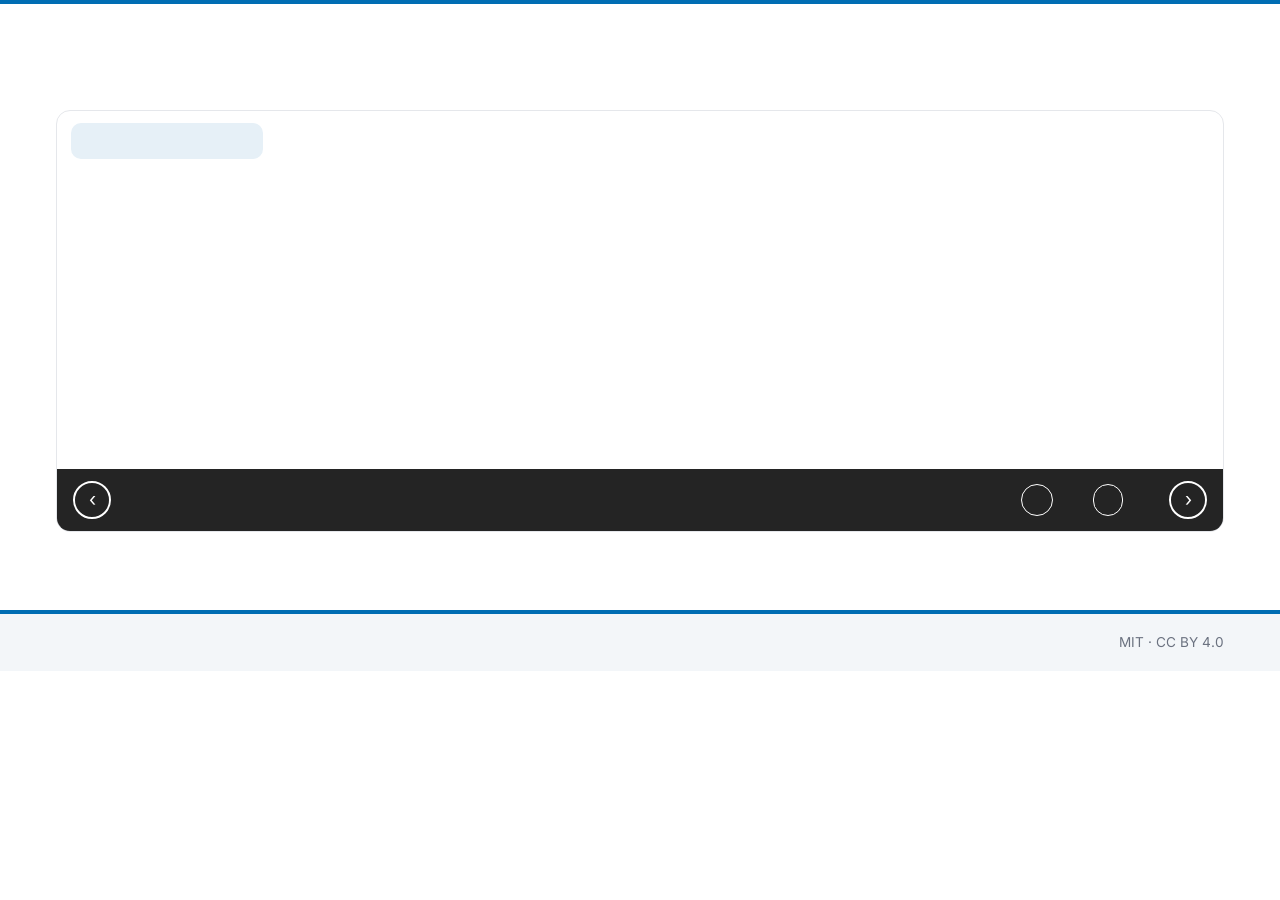
==== index.html @ 648b7eb7 "v0.0 beta-test" ====
<!doctype html>
<html lang="es">
  <head>
    <meta charset="utf-8" />
    <meta name="viewport" content="width=device-width, initial-scale=1, viewport-fit=cover" />
    <title>Cifras y Papeletas</title>
    <meta name="claude:viewport-fit-sides" content="cover" />
    <meta
      name="description"
      content="¿Siguen los votos en España la Ley de Benford? Elecciones generales desde 1977, casos célebres y análisis de tus propios datos."
    />
    <meta name="author" content="Sinuhé Perea-Puente, Yanxue Wang, André Vellwock, David Martínez-Rubio" />
    <script>
      try {
        var t = localStorage.getItem("cyp-theme");
        if (t) document.documentElement.dataset.theme = t;
      } catch (e) {}
    </script>
    <link rel="preconnect" href="https://fonts.googleapis.com" />
    <link rel="preconnect" href="https://fonts.gstatic.com" crossorigin />
    <link
      rel="stylesheet"
      href="https://fonts.googleapis.com/css2?family=Inter:wght@400;500;600;650;700;750;800&family=IBM+Plex+Mono:wght@400;600;700&display=swap"
    />
    <link rel="stylesheet" href="assets/style.css" />
    <link rel="stylesheet" href="assets/archive.css" />
  </head>
  <body>
    <header id="bar"></header>

    <main class="wrap">
      <!-- INICIO -->
      <section class="route" id="inicio" data-route="inicio">
        <div id="home-next"></div>
        <div class="head">
          <h1 data-i18n="home.h1"></h1>
          <p class="lead" data-i18n="home.lead"></p>
        </div>
        <p class="examples-intro" data-i18n="home.examples"></p>
        <div id="home-panel"></div>
      </section>

      <!-- PRUÉBALO -->
      <section class="route" id="pruebalo" data-route="pruebalo" hidden>
        <div class="head">
          <h1 data-i18n="try.h1"></h1>
          <p class="lead" data-i18n="try.lead"></p>
        </div>
        <div class="search">
          <label class="field" id="dropfield" for="file-input"
            ><span class="fic" id="field-ic"></span><span id="field-text" data-i18n="try.drop"></span
          ></label>
          <input id="file-input" class="sr-only" type="file" accept=".xlsx,.xls,.ods,.csv,.tsv,.txt,.pdf,.docx,.json,image/*" />
          <button class="btn go" id="btn-pick" type="button"></button>
          <span id="up-q"></span>
        </div>
        <p class="status" id="status" role="status" hidden></p>
        <details id="opts-box">
          <summary><span class="plus"></span>⚙</summary>
          <div class="opts">
            <label class="opt"
              ><span class="oq" data-q="q.opt.locale"></span><span class="ol" data-i18n="opt.locale"></span
              ><select id="opt-locale">
                <option value="auto">auto</option>
                <option value="es">1.234,5</option>
                <option value="en">1,234.5</option>
              </select></label
            >
            <label class="opt"
              ><span class="oq" data-q="q.opt.sign"></span><span class="ol" data-i18n="opt.sign"></span
              ><select id="opt-sign">
                <option value="positive">x &gt; 0</option>
                <option value="both">|x|</option>
                <option value="negative">x &lt; 0</option>
              </select></label
            >
            <label class="opt"
              ><span class="oq" data-q="q.opt.min"></span><span class="ol" data-i18n="opt.min"></span
              ><input id="opt-min" type="number" min="0" step="any" value="0"
            /></label>
            <label class="opt"
              ><span class="oq" data-q="q.opt.how"></span><span class="ol" data-i18n="opt.how"></span
              ><input id="opt-how" type="number" min="1" max="10" step="1" value="2"
            /></label>
            <label class="opt"
              ><span class="oq" data-q="q.opt.years"></span><span class="ol" data-i18n="opt.years"></span
              ><span class="swbox"><input id="opt-years" class="switch" type="checkbox" role="switch" checked /></span
            ></label>
            <label class="opt"
              ><span class="oq" data-q="q.opt.pct"></span><span class="ol" data-i18n="opt.pct"></span
              ><span class="swbox"><input id="opt-pct" class="switch" type="checkbox" role="switch" checked /></span
            ></label>
          </div>
          <div class="frow" id="cols" hidden style="margin-top: 12px"></div>
        </details>
        <div id="try-panel"></div>
      </section>

      <!-- HEMEROTECA -->
      <section class="route" id="hemeroteca" data-route="hemeroteca" hidden>
        <div class="head">
          <h1 data-i18n="hem.h1"></h1>
          <p class="lead" data-i18n="hem.lead"></p>
        </div>
        <div id="hem-picker" class="hem-picker"></div>
        <p id="hem-scope" class="hem-scope"></p>
        <div id="hem-rows"></div>
        <div id="archive-root" hidden></div>
      </section>

      <!-- MÁS INFO -->
      <section class="route" id="info" data-route="info" hidden>
        <h1 data-i18n="info.h1"></h1>
        <div class="article">
          <nav class="toc" aria-label="índice">
            <div data-es="es">
              <a href="#m-intro-es">Introducción</a><a href="#m-origen-es">Origen</a><a href="#m-por-es">Por qué ocurre</a
              ><a href="#m-dist-es">Distribuciones</a><a href="#m-medir-es">Cómo se mide</a><a href="#m-img-es">Otros usos</a
              ><a href="#m-bib-es">Bibliografía</a>
            </div>
            <div data-es="en" hidden>
              <a href="#m-intro-en">Introduction</a><a href="#m-origen-en">Origin</a><a href="#m-por-en">Why it happens</a
              ><a href="#m-dist-en">Distributions</a><a href="#m-medir-en">How it is measured</a><a href="#m-img-en">Other uses</a
              ><a href="#m-bib-en">Bibliography</a>
            </div>
          </nav>
          <div class="prose" id="article">
            <div data-es="es">
              <div id="m-intro-es" class="anchor"></div>
              <p>
                Imagina una lista de números reales: poblaciones, facturas, longitudes de ríos o votos por provincia. Mira solo su primer
                dígito. Cabría esperar que cada dígito, del 1 al 9, apareciera en una novena parte de los casos.
              </p>
              <p>
                Pero no es así: mientras que el 1 aparece cerca del 30 % de las veces, el 9 lo hace en menos del 5 %. Esta regularidad se
                denomina <b>Ley de Newcomb–Benford</b>.
              </p>
              <p>
                Sin embargo, no es una regla obligatoria, sino una tendencia: se cumple en muchos casos, pero no en todos. Auditores,
                estadísticos y periodistas la usan como un primer filtro para encontrar cifras que conviene revisar
                <i class="cite">(Nigrini, 2012)</i>, también en elecciones, aunque con cautela
                <i class="cite">(Pericchi y Torres, 2011; Deckert, Myagkov y Ordeshook, 2011; Mebane, 2011)</i>.
              </p>

              <h2 id="m-origen-es">Origen</h2>
              <p>
                En 1881 el astrónomo canadiense-estadounidense Simon Newcomb notó que las primeras páginas de las tablas de logaritmos,
                libros que antes de las calculadoras servían para convertir productos en sumas, estaban más gastadas que las últimas.
                Propuso que la probabilidad de que un número empiece por \(d\) es \(\log_{10}(1+1/d)\) <i class="cite">(Newcomb, 1881)</i>.
                En 1938 el físico Frank Benford lo comprobó con más de 20 000 números de fuentes muy distintas. Theodore Hill dio la primera
                explicación estadística general <i class="cite">(Hill, 1995)</i> y Mark Nigrini la llevó a la auditoría
                <i class="cite">(Nigrini, 2012)</i>. Hoy se aplica también a datos epidemiológicos, científicos y electorales
                <i class="cite">(Berger y Hill, 2015)</i>.
              </p>

              <h2 id="m-por-es">Por qué ocurre</h2>
              <p>
                Piensa en una cantidad que crece un tanto por ciento fijo cada año, como una población. Para pasar de 100 a 200 tiene que
                duplicarse; para pasar de 900 a 1000 le basta con crecer un 11 %. Por eso pasa mucho más tiempo empezando por 1 que por 9.
                Lo mismo ocurre con cualquier número que resulte de multiplicar muchos factores.
              </p>
              <p>
                Fíjate además en la escala. Si existiera una ley universal sobre los primeros dígitos, debería funcionar igual en euros que
                en dólares, en metros que en pies. El único reparto de primeras cifras que no cambia al cambiar de unidad es el de Benford.
              </p>
              <p class="adv">
                Para lectores avanzados: si la mantisa \(\{\log_{10} x\}\), es decir, la parte decimal del logaritmo, se distribuye de forma
                uniforme en \([0,1)\), los dígitos siguen exactamente la Ley de Benford. Hill demostró que la invariancia de escala, y
                también la de base, implica esa distribución, y que la mezcla de muestras de distribuciones elegidas al azar tiende a
                Benford <i class="cite">(Hill, 1995)</i>.
              </p>

              <h2 id="m-dist-es">Distribuciones</h2>
              <p>La probabilidad de que el primer dígito sea \(d\) es</p>
              <div class="eq">\[P(D_1=d)=\log_{10}\!\left(1+\frac{1}{d}\right),\qquad d=1,\dots,9.\]</div>
              <div class="table-wrap">
                <table>
                  <tr>
                    <th>\(d\)</th>
                    <td>1</td>
                    <td>2</td>
                    <td>3</td>
                    <td>4</td>
                    <td>5</td>
                    <td>6</td>
                    <td>7</td>
                    <td>8</td>
                    <td>9</td>
                  </tr>
                  <tr>
                    <th>\(P\)</th>
                    <td>30,1 %</td>
                    <td>17,6 %</td>
                    <td>12,5 %</td>
                    <td>9,7 %</td>
                    <td>7,9 %</td>
                    <td>6,7 %</td>
                    <td>5,8 %</td>
                    <td>5,1 %</td>
                    <td>4,6 %</td>
                  </tr>
                </table>
              </div>
              <p>
                El segundo dígito puede ser 0, y su reparto es mucho más plano: va del 12 % para el 0 al 8,5 % para el 9. El tercero y el
                cuarto son ya casi uniformes. En general, para la posición \(n\),
              </p>
              <div class="eq">\[P(D_n=d)=\sum_{k=10^{n-2}}^{10^{n-1}-1}\log_{10}\!\left(1+\frac{1}{10k+d}\right),\qquad n\ge 2.\]</div>
              <figure>
                <div class="chart digits-chart"></div>
                <figcaption>Probabilidad de cada dígito en la primera, segunda, tercera y cuarta posición.</figcaption>
              </figure>
              <p>
                Siendo un poco más imaginativos, podemos tomar los dos primeros dígitos juntos, de 10 a 99: siguen
                \(P(D_1D_2=m)=\log_{10}(1+1/m)\). Esta prueba es más fina y detecta importes repetidos. El último dígito de un recuento
                grande, en cambio, no sigue Benford: debería ser uniforme, un 10 % para cada dígito. Quien inventa cifras suele repetir unos
                dígitos y evitar otros, y eso se nota <i class="cite">(Beber y Scacco, 2012)</i>.
              </p>
              <p>
                Estas distribuciones se cumplen bien cuando las cifras abarcan varios órdenes de magnitud (por ejemplo, de 10 a 100 000), no
                tienen un tope ni un mínimo impuesto y no son números asignados, como teléfonos o códigos postales. No se cumplen con
                alturas de personas, con precios redondeados a propósito ni con cifras que tienen un máximo: los votos de una mesa
                electoral, por ejemplo, no pueden superar el número de electores de esa mesa. Por eso una desviación en votos por mesa puede
                ser completamente normal.
              </p>

              <h2 id="m-medir-es">Cómo se mide la desviación</h2>
              <p>
                El parámetro estándar para cuantificar la desviación es la <u>MAD (desviación absoluta media)</u>: la distancia media entre
                el porcentaje observado y el que predice Benford, dígito a dígito,
              </p>
              <div class="eq">\[\mathrm{MAD}=\frac{1}{K}\sum_{d}\left|\hat p_d-p_d\right|.\]</div>
              <p>
                Nigrini propuso estos umbrales, que también usa el paquete R <i>benford.analysis</i>
                <i class="cite">(Nigrini, 2012; Cinelli, 2014)</i>:
              </p>
              <div class="table-wrap">
                <table>
                  <tr>
                    <th></th>
                    <th>✓✓ muy cerca</th>
                    <th>✓ cerca</th>
                    <th><i class="warn"></i> dudoso</th>
                    <th>✗ no se ajusta</th>
                  </tr>
                  <tr>
                    <td>Primer dígito</td>
                    <td>≤ 0,006</td>
                    <td>≤ 0,012</td>
                    <td>≤ 0,015</td>
                    <td>&gt; 0,015</td>
                  </tr>
                  <tr>
                    <td>Segundo dígito</td>
                    <td>≤ 0,008</td>
                    <td>≤ 0,010</td>
                    <td>≤ 0,011</td>
                    <td>&gt; 0,011</td>
                  </tr>
                  <tr>
                    <td>Dos primeros</td>
                    <td>≤ 0,0012</td>
                    <td>≤ 0,0018</td>
                    <td>≤ 0,0022</td>
                    <td>&gt; 0,0022</td>
                  </tr>
                </table>
              </div>
              <p class="adv">
                Los umbrales suponen muestras grandes. Con pocas cifras la MAD crece por puro azar. Si se cumpliera Benford, su valor
                esperado sería \(\mathrm{E}[\mathrm{MAD}]\approx\frac1K\sum_d\sqrt{2p_d(1-p_d)/(\pi n)}\).
              </p>
              <p>
                La prueba clásica es la de <b>ji cuadrado</b>, \(\chi^2=\sum_d (O_d-np_d)^2/(np_d)\), que compara los recuentos observados
                \(O_d\) con los esperados \(np_d\). De ella sale el <b><u>p-valor</u></b
                >: la probabilidad de ver al menos una desviación así si los datos siguieran Benford. Como los p-valores son difíciles de
                interpretar, este sitio muestra por defecto el <b><u>s-valor</u></b
                >, \(S=-\log_2 p\) <i class="cite">(Greenland, 2019)</i>: un resultado con \(S=10\) es tan sorprendente como sacar 10 caras
                seguidas al lanzar una moneda. Hasta 4 o 5 caras no es nada raro; varias decenas indican una desviación clara. El botón
                <b>p / s</b> de la parte superior cambia entre ambos.
              </p>
              <p class="adv">
                Con muchos datos, cualquier diferencia mínima da un s-valor enorme: mira simultáneamente el s-valor (¿es real?) y la MAD
                (¿es grande?).
              </p>
              <p>
                La <b><u>distancia d*</u></b
                >, \(d^{*}=\sqrt{\sum_d(\hat p_d-p_d)^2}\,/\,1{,}03631\) para el primer dígito, es la distancia euclídea a Benford
                normalizada entre 0 y 1 <i class="cite">(Wei y Vellwock, 2020)</i>; por encima de 0,25 conviene cautela
                <i class="cite">(Goodman, 2016)</i>. Cada dígito muestra además un <b><u>intervalo de confianza</u></b> de 1σ, 2σ o 3σ (el
                68,3 %, 95,4 % o 99,7 % de las muestras si se cumpliera Benford); las barras rojas, «anómalas», quedan fuera. Las
                <b><u>cifras sospechosas</u></b> listan los grupos de dos primeros dígitos que más se apartan, como <i>getSuspects</i>
                <i class="cite">(Cinelli, 2014)</i>, y las <b><u>cifras repetidas</u></b> muestran si un mismo importe explica un pico.
              </p>
              <p class="adv">
                El estadístico por dígito es \(z_d=\left(|\hat p_d-p_d|-\tfrac{1}{2n}\right)\big/\sqrt{p_d(1-p_d)/n}\), con corrección de
                continuidad <i class="cite">(Nigrini, 2012)</i>; el intervalo es \(p_d\pm\left(k\sqrt{p_d(1-p_d)/n}+\tfrac{1}{2n}\right)\)
                con \(k=1,2,3\). Los dígitos se toman con la precisión del propio conjunto: si casi todas las cifras tienen céntimos, 50,00
                cuenta como 5000. Un dígito en la posición \(n\) solo se usa si la cifra tiene al menos \(n\) dígitos. Los ceros se
                excluyen.
              </p>

              <h2 id="m-img-es">Otros usos</h2>
              <p>
                Hasta ahora habíamos hablado únicamente de tablas y cifras numéricas, pero ¿no es acaso una <u>imagen</u> una gran tabla de
                valores? Una fotografía digital se guarda como una suma de patrones de frecuencia en bloques de 8×8 píxeles (la transformada
                discreta del coseno, base del formato JPEG). Los primeros dígitos de esos coeficientes siguen una forma generalizada de la
                Ley de Benford <i class="cite">(Fu, Shi y Su, 2007)</i>:
              </p>
              <div class="eq">\[p(d)=N\log_{10}\!\left(1+\frac{1}{s+d^{\,q}}\right).\]</div>
              <p>
                Una foto recomprimida, retocada o generada por ordenador puede alterar ese patrón. El mapa de la imagen colorea cada zona
                según lo que se aparta. Un cielo liso o un texto también se apartan, así que es una pista, no una prueba.
              </p>

              <h2 id="m-bib-es">Bibliografía</h2>
            </div>

            <div data-es="en" hidden>
              <div id="m-intro-en" class="anchor"></div>
              <p>
                Imagine a list of real numbers: populations, invoices, river lengths or votes per province. Look only at their first digit.
                One would expect each digit, from 1 to 9, to appear in one ninth of the cases.
              </p>
              <p>
                But it does not: while 1 appears in about 30% of cases, 9 appears in less than 5%. This regularity is called the
                <b>Newcomb–Benford Law</b>.
              </p>
              <p>
                However, it is not a strict rule but a tendency: it holds in many cases, but not in all. Auditors, statisticians and
                journalists use it as a first filter to find figures worth checking <i class="cite">(Nigrini, 2012)</i>, also in elections,
                although with caution <i class="cite">(Pericchi and Torres, 2011; Deckert, Myagkov and Ordeshook, 2011; Mebane, 2011)</i>.
              </p>

              <h2 id="m-origen-en">Origin</h2>
              <p>
                In 1881 the Canadian-American astronomer Simon Newcomb noticed that the first pages of logarithm tables, books used before
                calculators to turn products into sums, were more worn than the last ones. He proposed that the probability of a number
                starting with \(d\) is \(\log_{10}(1+1/d)\) <i class="cite">(Newcomb, 1881)</i>. In 1938 the physicist Frank Benford tested
                it on more than 20,000 numbers from very different sources. Theodore Hill gave the first general statistical explanation
                <i class="cite">(Hill, 1995)</i> and Mark Nigrini brought it to auditing <i class="cite">(Nigrini, 2012)</i>. Today it is
                also applied to epidemiological, scientific and electoral data <i class="cite">(Berger and Hill, 2015)</i>.
              </p>

              <h2 id="m-por-en">Why it happens</h2>
              <p>
                Think of a quantity that grows by a fixed percentage each year, like a population. To go from 100 to 200 it must double; to
                go from 900 to 1000 it only needs to grow by 11%. So it spends much longer starting with 1 than with 9. The same happens
                with any number that results from multiplying many factors.
              </p>
              <p>
                Notice also the scale. If there were a universal law about first digits, it should work equally in euros and dollars, in
                metres and feet. The only spread of first digits that does not change when the unit changes is Benford's.
              </p>
              <p class="adv">
                For advanced readers: if the mantissa \(\{\log_{10} x\}\), the fractional part of the logarithm, is uniformly distributed on
                \([0,1)\), the digits follow Benford's Law exactly. Hill proved that scale invariance, and also base invariance, implies
                this distribution, and that mixing samples from randomly chosen distributions tends to Benford
                <i class="cite">(Hill, 1995)</i>.
              </p>

              <h2 id="m-dist-en">Distributions</h2>
              <p>The probability that the first digit is \(d\) is</p>
              <div class="eq">\[P(D_1=d)=\log_{10}\!\left(1+\frac{1}{d}\right),\qquad d=1,\dots,9.\]</div>
              <div class="table-wrap">
                <table>
                  <tr>
                    <th>\(d\)</th>
                    <td>1</td>
                    <td>2</td>
                    <td>3</td>
                    <td>4</td>
                    <td>5</td>
                    <td>6</td>
                    <td>7</td>
                    <td>8</td>
                    <td>9</td>
                  </tr>
                  <tr>
                    <th>\(P\)</th>
                    <td>30.1%</td>
                    <td>17.6%</td>
                    <td>12.5%</td>
                    <td>9.7%</td>
                    <td>7.9%</td>
                    <td>6.7%</td>
                    <td>5.8%</td>
                    <td>5.1%</td>
                    <td>4.6%</td>
                  </tr>
                </table>
              </div>
              <p>
                The second digit can be 0, and its distribution is much flatter: from 12% for 0 to 8.5% for 9. The third and fourth digits
                are already almost uniform. In general, for position \(n\),
              </p>
              <div class="eq">\[P(D_n=d)=\sum_{k=10^{n-2}}^{10^{n-1}-1}\log_{10}\!\left(1+\frac{1}{10k+d}\right),\qquad n\ge 2.\]</div>
              <figure>
                <div class="chart digits-chart"></div>
                <figcaption>Probability of each digit in the first, second, third and fourth position.</figcaption>
              </figure>
              <p>
                Being a little more imaginative, we can take the first two digits together, from 10 to 99: they follow
                \(P(D_1D_2=m)=\log_{10}(1+1/m)\). This finer test detects repeated amounts. The last digit of a large count, by contrast,
                does not follow Benford: it should be uniform, 10% for each digit. People who invent figures tend to repeat some digits and
                avoid others, and that shows <i class="cite">(Beber and Scacco, 2012)</i>.
              </p>
              <p>
                These distributions hold well when the figures span several orders of magnitude (for example, from 10 to 100,000), have no
                imposed cap or floor, and are not assigned numbers such as phone numbers or postcodes. They do not hold for people's
                heights, deliberately rounded prices or capped figures: votes at a polling station, for example, cannot exceed the number of
                voters registered there. So a deviation in votes per station can be perfectly normal.
              </p>

              <h2 id="m-medir-en">How the deviation is measured</h2>
              <p>
                The standard parameter to quantify the deviation is the <u>MAD (mean absolute deviation)</u>: the average distance between
                the observed share and Benford's, digit by digit,
              </p>
              <div class="eq">\[\mathrm{MAD}=\frac{1}{K}\sum_{d}\left|\hat p_d-p_d\right|.\]</div>
              <p>
                Nigrini proposed these thresholds, also used by the R package <i>benford.analysis</i>
                <i class="cite">(Nigrini, 2012; Cinelli, 2014)</i>:
              </p>
              <div class="table-wrap">
                <table>
                  <tr>
                    <th></th>
                    <th>✓✓ very close</th>
                    <th>✓ close</th>
                    <th><i class="warn"></i> doubtful</th>
                    <th>✗ does not fit</th>
                  </tr>
                  <tr>
                    <td>First digit</td>
                    <td>≤ 0.006</td>
                    <td>≤ 0.012</td>
                    <td>≤ 0.015</td>
                    <td>&gt; 0.015</td>
                  </tr>
                  <tr>
                    <td>Second digit</td>
                    <td>≤ 0.008</td>
                    <td>≤ 0.010</td>
                    <td>≤ 0.011</td>
                    <td>&gt; 0.011</td>
                  </tr>
                  <tr>
                    <td>First two</td>
                    <td>≤ 0.0012</td>
                    <td>≤ 0.0018</td>
                    <td>≤ 0.0022</td>
                    <td>&gt; 0.0022</td>
                  </tr>
                </table>
              </div>
              <p class="adv">
                The thresholds assume large samples. With few figures the MAD grows by chance alone. If Benford held, its expected value
                would be \(\mathrm{E}[\mathrm{MAD}]\approx\frac1K\sum_d\sqrt{2p_d(1-p_d)/(\pi n)}\).
              </p>
              <p>
                The classical test is the <b>chi-squared</b> test, \(\chi^2=\sum_d (O_d-np_d)^2/(np_d)\), which compares observed counts
                \(O_d\) with expected ones \(np_d\). It yields the <b><u>p-value</u></b
                >: the probability of seeing at least a deviation this large if the data followed Benford. As p-values are hard to read,
                this site shows the <b><u>s-value</u></b> by default, \(S=-\log_2 p\) <i class="cite">(Greenland, 2019)</i>: a result with
                \(S=10\) is as surprising as tossing 10 heads in a row with a coin. Up to 4 or 5 heads is nothing odd; several tens indicate
                a clear deviation. The <b>p / s</b> button at the top switches between the two.
              </p>
              <p class="adv">
                With many data, any tiny difference gives a huge s-value: look at the s-value (is it real?) and the MAD (is it large?)
                together.
              </p>
              <p>
                The <b><u>distance d*</u></b
                >, \(d^{*}=\sqrt{\sum_d(\hat p_d-p_d)^2}\,/\,1.03631\) for the first digit, is the Euclidean distance to Benford scaled
                between 0 and 1 <i class="cite">(Wei and Vellwock, 2020)</i>; values above 0.25 deserve caution
                <i class="cite">(Goodman, 2016)</i>. Each digit also shows a <b><u>confidence interval</u></b> of 1σ, 2σ or 3σ (68.3%, 95.4%
                or 99.7% of samples if Benford held); red, "anomalous" bars fall outside. <b><u>Suspect figures</u></b> list the
                first-two-digit groups that deviate most, as <i>getSuspects</i> does <i class="cite">(Cinelli, 2014)</i>, and
                <b><u>repeated figures</u></b> show whether a single amount explains a spike.
              </p>
              <p class="adv">
                The per-digit statistic is \(z_d=\left(|\hat p_d-p_d|-\tfrac{1}{2n}\right)\big/\sqrt{p_d(1-p_d)/n}\), with continuity
                correction <i class="cite">(Nigrini, 2012)</i>; the interval is \(p_d\pm\left(k\sqrt{p_d(1-p_d)/n}+\tfrac{1}{2n}\right)\)
                with \(k=1,2,3\). Digits are taken at the dataset's own precision: if almost all figures carry cents, 50.00 counts as 5000.
                A digit at position \(n\) is only used when the figure has at least \(n\) digits. Zeros are excluded.
              </p>

              <h2 id="m-img-en">Other uses</h2>
              <p>
                So far we have only talked about tables and numerical figures, but is an <u>image</u> not just a large table of values? A
                digital photo is stored as a sum of frequency patterns in 8×8 pixel blocks (the discrete cosine transform behind JPEG). The
                first digits of those coefficients follow a generalised form of Benford's Law <i class="cite">(Fu, Shi and Su, 2007)</i>:
              </p>
              <div class="eq">\[p(d)=N\log_{10}\!\left(1+\frac{1}{s+d^{\,q}}\right).\]</div>
              <p>
                A recompressed, edited or computer-generated photo can change that pattern. The image map colours each area by how far it
                departs. Flat sky or text also departs, so it is a clue, not proof.
              </p>

              <h2 id="m-bib-en">Bibliography</h2>
            </div>
            <ul class="refs" id="refs"></ul>
          </div>
        </div>
      </section>
    </main>

    <footer class="site">
      <div class="wrap"><span id="authors"></span><span>MIT · CC BY 4.0</span></div>
    </footer>

    <script src="assets/core.js"></script>
    <script src="data/ejemplos.js"></script>
    <script src="data/elecciones/registro.js"></script>
    <script src="data/elecciones/2023-07-23.js"></script>
    <script src="data/archivo/manifest.js"></script>
    <script src="assets/archive.js"></script>
    <script src="assets/archive-bridge.js"></script>
    <script>
      (() => {
        const $ = (id) => document.getElementById(id);
        const T = CYP.t;
        const AUTHORS = [
          ["Sinuhé Perea-Puente", "0000-0002-5869-5701"],
          ["Yanxue Wang", "0009-0006-5523-5351"],
          ["André Vellwock", "0000-0001-8296-2032"],
          ["David Martínez-Rubio", "0000-0002-4345-5422"],
        ];
        const REFS = [
          {
            k: "book",
            a: "Berger, A. y Hill, T. P.",
            y: 2015,
            ti: "An Introduction to Benford's Law",
            src: "Princeton University Press.",
            doi: "10.23943/princeton/9780691163062.001.0001",
          },
          {
            k: "book",
            a: "Nigrini, M. J.",
            y: 2012,
            ti: "Benford's Law: Applications for Forensic Accounting, Auditing, and Fraud Detection",
            src: "Wiley.",
            doi: "10.1002/9781119203094",
          },
          {
            k: "art",
            a: "Beber, B. y Scacco, A.",
            y: 2012,
            ti: "What the numbers say: A digit-based test for election fraud",
            src: "Political Analysis, 20(2), 211–234.",
            doi: "10.1093/pan/mps003",
          },
          {
            k: "art",
            a: "Benford, F.",
            y: 1938,
            ti: "The law of anomalous numbers",
            src: "Proceedings of the American Philosophical Society, 78(4), 551–572.",
            url: "https://www.jstor.org/stable/984802",
            label: "JSTOR 984802",
          },
          {
            k: "web",
            a: "Cinelli, C.",
            y: 2014,
            ti: "benford.analysis: Benford Analysis for Data Validation and Forensic Analytics",
            src: "Paquete R, CRAN.",
            doi: "10.32614/CRAN.package.benford.analysis",
          },
          {
            k: "art",
            a: "Deckert, J., Myagkov, M. y Ordeshook, P. C.",
            y: 2011,
            ti: "Benford's Law and the detection of election fraud",
            src: "Political Analysis, 19(3), 245–268.",
            doi: "10.1093/pan/mpr014",
          },
          {
            k: "art",
            a: "Fu, D., Shi, Y. Q. y Su, W.",
            y: 2007,
            ti: "A generalized Benford's law for JPEG coefficients and its applications in image forensics",
            src: "Proc. SPIE 6505.",
            doi: "10.1117/12.704723",
          },
          {
            k: "art",
            a: "Goodman, W.",
            y: 2016,
            ti: "The promises and pitfalls of Benford's law",
            src: "Significance, 13(3), 38–41.",
            doi: "10.1111/j.1740-9713.2016.00919.x",
          },
          {
            k: "art",
            a: "Greenland, S.",
            y: 2019,
            ti: "Valid P-values behave exactly as they should",
            src: "The American Statistician, 73(sup1), 106–114.",
            doi: "10.1080/00031305.2018.1529625",
          },
          {
            k: "art",
            a: "Hill, T. P.",
            y: 1995,
            ti: "A statistical derivation of the significant-digit law",
            src: "Statistical Science, 10(4), 354–363.",
            doi: "10.1214/ss/1177009869",
          },
          {
            k: "art",
            a: "Mebane, W. R., Jr.",
            y: 2011,
            ti: "Comment on “Benford's Law and the detection of election fraud”",
            src: "Political Analysis, 19(3), 269–272.",
            doi: "10.1093/pan/mpr024",
          },
          {
            k: "art",
            a: "Newcomb, S.",
            y: 1881,
            ti: "Note on the frequency of use of the different digits in natural numbers",
            src: "American Journal of Mathematics, 4(1), 39–40.",
            doi: "10.2307/2369148",
          },
          {
            k: "art",
            a: "Pericchi, L. y Torres, D.",
            y: 2011,
            ti: "Quick anomaly detection by the Newcomb–Benford law, with applications to electoral processes data from the USA, Puerto Rico and Venezuela",
            src: "Statistical Science, 26(4), 502–516.",
            doi: "10.1214/09-STS296",
          },
          {
            k: "art",
            a: "Wei, A. y Vellwock, A. E.",
            y: 2020,
            ti: "Is COVID-19 data reliable? A statistical analysis with Benford's Law",
            src: "Preprint, v2.",
          },
        ];
        const RICON = { book: CYP.ICON.book, art: CYP.ICON.pen, web: CYP.ICON.globe };
        const link = (r) =>
          r.doi
            ? `<a class="doi" href="https://doi.org/${r.doi}" target="_blank" rel="noopener">doi:${r.doi}</a>`
            : r.url
              ? `<a class="doi" href="${r.url}" target="_blank" rel="noopener">${r.label}</a>`
              : "";
        const en = () => CYP.lang === "en";
        const confWord = (t) => `${CYP.CONFSYM[t.conformity] || ""} ${T("conf." + t.conformity)}`;
        const story = (title, data, what, result) => (res) => {
          const t = res.tests.d1;
          return `<h2>${title}</h2><p><b>${en() ? "The data." : "Los datos."}</b> ${data}</p>
      <p><b>${en() ? "What you see." : "Qué ves."}</b> ${what || (en() ? "Each bar shows what share of the numbers starts with 1, 2… up to 9. The dashed line is what Benford's Law predicts; red bars fall outside the range expected by chance." : "Cada barra indica qué parte de los números empieza por 1, por 2… hasta 9. La línea discontinua es lo que predice la Ley de Benford; las barras rojas se salen del margen que cabría esperar por azar.")}</p>
      <p><b>${en() ? "What happens." : "Qué pasa."}</b> ${result(res, t)}</p>`;
        };
        const EXAMPLES = [
          {
            key: "corporate",
            name: { es: "Pagos de una empresa de servicios, 2010", en: "Utility company payments, 2010" },
            sign: "both",
            story: (r) =>
              story(
                en() ? "Payments by a utility company, 2010" : "Pagos de una empresa de servicios, 2010",
                en()
                  ? `${CYP.int(r.n)} payments made in 2010 by a US electricity company to its suppliers. It is the teaching example of the auditor Mark Nigrini <i>(Nigrini, 2012)</i>.`
                  : `${CYP.int(r.n)} pagos que una empresa eléctrica de Estados Unidos hizo a sus proveedores en 2010. Es el ejemplo didáctico del auditor Mark Nigrini <i>(Nigrini, 2012)</i>.`,
                null,
                (res, t) => {
                  const d = res.dups[0];
                  return en()
                    ? `The overall shape looks like the law, but almost every bar falls outside the range (traffic light: ${confWord(t)}). With so many payments, even small differences stand out. The ×2 tab gives the clue: the amount ${CYP.fmt(d.value, res.decimals)} appears ${CYP.int(d.count)} times. An auditor would check those repeated payments first. This does not prove fraud; it shows where to look.`
                    : `La forma general se parece a la de la ley, pero casi todas las barras se salen del margen (semáforo: ${confWord(t)}). Con tantos pagos, hasta las diferencias pequeñas destacan. La pestaña ×2 da la pista: el importe ${CYP.fmt(d.value, res.decimals)} aparece ${CYP.int(d.count)} veces. Un auditor revisaría primero esos pagos repetidos. Esto no demuestra fraude: indica dónde mirar.`;
                },
              )(r),
            records: () => {
              const v = CYP_EXAMPLES.corporate.values.split(","),
                ven = CYP_EXAMPLES.corporate.vendor.split(",");
              return v.map((x, i) => ({ v: +x, row: i + 1, ctx: "#" + ven[i] }));
            },
          },
          {
            key: "census",
            name: { es: "Población de municipios de EE. UU., 2009", en: "US town populations, 2009" },
            sign: "positive",
            story: (r) =>
              story(
                en() ? "US town populations, 2009" : "Población de municipios de EE. UU., 2009",
                en()
                  ? `The population of ${CYP.int(r.n)} cities and towns in the United States in 2009.`
                  : `La población de ${CYP.int(r.n)} ciudades y pueblos de Estados Unidos en 2009.`,
                null,
                (res, t) =>
                  en()
                    ? `The bars follow the line almost perfectly (traffic light: ${confWord(t)}). This is the textbook case: populations grow little by little over many years, and they range from a few dozen people to millions. Those are exactly the conditions under which the law holds.`
                    : `Las barras siguen la línea casi a la perfección (semáforo: ${confWord(t)}). Es el caso de libro: las poblaciones crecen poco a poco durante muchos años y van desde unas decenas de habitantes hasta millones. Son justo las condiciones en las que se cumple la ley.`,
              )(r),
            records: () => {
              const v = CYP_EXAMPLES.census.values.split(","),
                lab = CYP_EXAMPLES.census.label.split("|");
              return v.map((x, i) => ({ v: +x, row: i + 1, ctx: lab[i] }));
            },
          },
          {
            key: "sino",
            name: { es: "Sino-Forest Corporation, 2010", en: "Sino-Forest Corporation, 2010" },
            sign: "positive",
            story: (r) =>
              story(
                "Sino-Forest Corporation, 2010",
                en()
                  ? `${CYP.int(r.n)} figures from the 2010 accounts of Sino-Forest, a Canadian company listed on the Toronto Stock Exchange that claimed to run large forest plantations in China. At the end of 2010 it was worth about 5 billion dollars. In June 2011 a report accused it of inflating its assets and earnings; its shares fell by 82% and in August trading was suspended. In March 2012 it filed for bankruptcy protection, and in 2017 the Ontario securities regulator found that the company and four of its executives had committed fraud.`
                  : `${CYP.int(r.n)} cifras de las cuentas de 2010 de Sino-Forest, una empresa canadiense que cotizaba en la Bolsa de Toronto y decía gestionar grandes plantaciones forestales en China. A finales de 2010 valía unos 5000 millones de dólares. En junio de 2011 un informe la acusó de inflar sus activos y sus beneficios: sus acciones cayeron un 82 % y en agosto se suspendió su cotización. En marzo de 2012 se acogió a la protección por quiebra, y en 2017 el regulador de valores de Ontario concluyó que la empresa y cuatro de sus directivos habían cometido fraude.`,
                null,
                (res, t) =>
                  en()
                    ? `The first digit fits reasonably well (traffic light: ${confWord(t)}), so the law would not have raised the alarm. The last digit (⋯d tab) does deviate strongly, mostly because of the rounded figures that are common in accounts. The lesson: following the law does not prove that accounts are clean, and not following it does not prove fraud.`
                    : `La primera cifra se ajusta razonablemente (semáforo: ${confWord(t)}), así que la ley no habría dado la alarma. La última cifra (pestaña ⋯d) sí se aparta mucho, sobre todo por las cifras redondeadas que abundan en unas cuentas. La lección: cumplir la ley no demuestra que unas cuentas estén limpias, y no cumplirla tampoco demuestra fraude.`,
              )(r),
            records: () => CYP_EXAMPLES.sino.values.split(",").map((x, i) => ({ v: +x, row: i + 1, ctx: "" })),
          },
          {
            key: "c23",
            name: { es: "Congreso, 23J 2023", en: "Congress, 23J 2023" },
            sign: "positive",
            story: (r) =>
              story(
                en() ? "Congress, 23 July 2023" : "Congreso, 23 de julio de 2023",
                en()
                  ? `The votes of each party in each province in the election to the Congress of Deputies of 23 July 2023, as published in the Official State Gazette (BOE). There are ${CYP.int(r.n)} numbers.`
                  : `Los votos de cada candidatura en cada provincia en las elecciones al Congreso del 23 de julio de 2023, tal como los publicó el BOE. Son ${CYP.int(r.n)} números.`,
                null,
                (res, t) =>
                  en()
                    ? `The bars fit well (traffic light: ${confWord(t)}) and the s-value is small: nothing looks odd. But note that with a few hundred numbers the test can only detect large deviations. Results by polling station would allow a finer analysis.`
                    : `Las barras se ajustan bien (semáforo: ${confWord(t)}) y el s-valor es pequeño: no hay nada raro. Pero ojo: con unos cientos de números, la prueba solo detectaría desviaciones grandes. Los resultados por mesa permitirían un análisis más fino.`,
              )(r),
            records: () => rowsToRecords(CYP.electionData("2023-07-23").rows.filter((r) => r[0] === "congreso" && r[1] === "ES")),
          },
        ];
        const rowsToRecords = (rows) => rows.map((r, i) => ({ v: r[5], row: i + 1, ctx: [r[2], r[3], r[6]].filter(Boolean).join(" · ") }));
        const REG = (window.CYP_REGISTRY || []).slice().sort((a, b) => b.id.localeCompare(a.id));

        /* ---------- routing */
        const ROUTES = ["inicio", "pruebalo", "hemeroteca", "info"],
          ALIAS = { compruebalo: "pruebalo", metodo: "info" };
        let mathDone = false;
        function route() {
          let h = location.hash.slice(1);
          if (ALIAS[h]) {
            h = ALIAS[h];
            history.replaceState(null, "", "#" + h);
          }
          const r = ROUTES.includes(h) ? h : h.startsWith("m-") ? "info" : "inicio";
          CYP.route = r;
          document.querySelectorAll("section.route").forEach((s) => {
            s.hidden = s.dataset.route !== r;
          });
          CYP.renderBar();
          if (r === "hemeroteca") renderHemeroteca();
          if (r === "info") {
            renderDigits();
            if (!mathDone) {
              mathDone = true;
              CYP.math($("article"));
            }
            spy();
          }
          if (ROUTES.includes(h)) window.scrollTo(0, 0);
          schedule();
        }
        addEventListener("hashchange", route);

        /* ---------- inicio */
        let exI = 0,
          hold = false,
          paused = false,
          timer = 0;
        const move = (d) => {
          exI = (exI + d + EXAMPLES.length) % EXAMPLES.length;
          showExample();
          schedule();
        };
        function schedule() {
          clearTimeout(timer);
          timer = setTimeout(() => {
            if (!hold && !paused && !document.hidden && CYP.route === "inicio") move(1);
            else schedule();
          }, 10000);
        }
        const homePanel = new CYP.Panel($("home-panel"), {
          carousel: {
            count: () => EXAMPLES.length,
            index: () => exI,
            move,
            paused: () => paused,
            toggle: () => {
              paused = !paused;
              schedule();
            },
          },
        });
        const hp = $("home-panel");
        hp.addEventListener("mouseenter", () => {
          hold = true;
        });
        hp.addEventListener("mouseleave", () => {
          hold = false;
          schedule();
        });
        hp.addEventListener("focusin", () => {
          hold = true;
        });
        hp.addEventListener("focusout", () => {
          hold = false;
        });
        function showExample() {
          const E = EXAMPLES[exI];
          homePanel.set({ kind: "numbers", records: E.records(), opts: { sign: E.sign }, name: E.name, story: E.story });
        }
        function renderNext() {
          const e = REG.find((r) => r.id === "2026-11-29");
          const cd = `<div class="countdown" aria-live="off">${["d", "h", "m", "s"].map((k) => `<div><b id="cd-${k}">—</b><span>${T("cd." + k)}</span></div>`).join("")}</div>`;
          $("home-next").innerHTML = e ? CYP.electionCard(e, null, "", cd) : "";
        }
        const TARGET = Date.parse("2026-11-29T20:00:00+01:00");
        function tick() {
          const ms = TARGET - Date.now(),
            pad = (x) => String(x).padStart(2, "0");
          if (ms <= 0) {
            ["cd-d", "cd-h", "cd-m", "cd-s"].forEach((id) => {
              $(id).textContent = "0";
            });
            return;
          }
          const s = Math.floor(ms / 1000);
          $("cd-d").textContent = Math.floor(s / 86400);
          $("cd-h").textContent = pad(Math.floor((s % 86400) / 3600));
          $("cd-m").textContent = pad(Math.floor((s % 3600) / 60));
          $("cd-s").textContent = pad(s % 60);
        }

        /* ---------- hemeroteca */

        let selectedElection = new URLSearchParams(location.search).get("election") || "2023-07-23",
          archiveMode = "analysis",
          selectedGraph = null,
          selectedEntry = null,
          electionGeneration = 0;
        if (!window.CYP_ARCHIVE_INDEX.some((e) => e.id === selectedElection)) selectedElection = "2023-07-23";
        async function renderHemeroteca() {
          const g = ++electionGeneration,
            en = CYP.lang === "en",
            dates = window.CYP_ARCHIVE_INDEX.slice().reverse();
          $("hem-picker").innerHTML =
            `<label>${en ? "Election" : "Convocatoria"}<select id="hem-election">${dates.map((e) => `<option value="${e.id}"${e.id === selectedElection ? " selected" : ""}>${new Date(e.date + "T12:00:00").toLocaleDateString(en ? "en-GB" : "es-ES", { day: "numeric", month: "long", year: "numeric" })}</option>`).join("")}</select></label><div class="hem-switch" aria-label="${en ? "Archive view" : "Vista de la hemeroteca"}"><button type="button" data-hem-mode="analysis" aria-pressed="${archiveMode === "analysis"}">${en ? "Analysis" : "Análisis"}</button><button type="button" data-hem-mode="results" aria-pressed="${archiveMode === "results"}">${en ? "Results" : "Resultados"}</button></div>`;
          $("hem-scope").textContent = "";
          $("hem-election").onchange = (e) => {
            selectedElection = e.target.value;
            const url = new URL(location.href);
            url.searchParams.set("election", selectedElection);
            history.replaceState(null, "", url);
            renderHemeroteca();
          };
          document.querySelectorAll("[data-hem-mode]").forEach(
            (b) =>
              (b.onclick = () => {
                archiveMode = b.dataset.hemMode;
                renderHemeroteca();
              }),
          );
          $("hem-rows").hidden = archiveMode !== "analysis";
          $("archive-root").hidden = archiveMode !== "results";
          try {
            const full = await CYPArchive.getData(selectedElection);
            if (g !== electionGeneration) return;
            selectedEntry = CYPArchiveBridge.entry(selectedElection);
            selectedGraph = CYPArchiveBridge.graph(full, selectedEntry);
            if (archiveMode === "analysis") renderGraph();
            else CYPArchive.choose(selectedElection);
          } catch (error) {
            if (g === electionGeneration) {
              $("hem-scope").textContent = en
                ? "Unable to load this election. Select it again to retry."
                : "No se pudo cargar esta elección. Vuelve a seleccionarla para reintentar.";
            }
          }
        }

        const hem = {},
          redraws = [];
        function renderGraph() {
          const box = $("hem-rows");
          box.innerHTML = "";
          redraws.length = 0;
          [selectedEntry].filter(Boolean).forEach((e) => {
            const data = selectedGraph;
            if (!data) return;
            const has = (cam, amb) => data.rows.some((r) => r[0] === cam && (!amb || r[1] === amb));
            const st =
              hem[e.id] ||
              (hem[e.id] = {
                camara: "congreso",
                fam: Object.fromEntries([...data.families.map((f) => f.id), "OTROS"].map((f) => [f, true])),
                censo: { electores: true, sobres: false },
                where: { ES: true, CERA: false },
                prov: "",
              });
            const provs = [...new Set(data.rows.map((r) => r[2].split(":")[0]))].sort((a, b) => a.localeCompare(b, "es"));
            const chk = (grp, id, label, sw, dis) =>
              `<label class="chip${dis ? " dis" : ""}"><input type="checkbox" data-g="${grp}" data-id="${id}" ${st[grp][id] && !dis ? "checked" : ""}${dis ? " disabled" : ""}>${sw ? `<span class="sw" style="background:${sw}"></span>` : ""}${label}</label>`;
            const rad = (id) =>
              `<label class="${has(id) ? "" : "dis"}"><input type="radio" name="cam-${e.id}" data-cam="${id}" ${st.camara === id ? "checked" : ""}${has(id) ? "" : " disabled"}><span>${T(id)}</span></label>`;
            const censo = st.camara === "censo";
            const inner = `<div class="filters">
          <div class="fg"><div class="radioseg" role="radiogroup" aria-label="${T("hem.camara")}">${rad("congreso")}${rad("senado")}${rad("censo")}</div>${CYP.q("q.camara")}</div>
          <div class="fg">${
            censo
              ? chk("censo", "electores", "electores") + chk("censo", "sobres", "sobres")
              : data.families.map((f) => chk("fam", f.id, f.id, f.colour)).join("") +
                chk("fam", "OTROS", T("OTROS"), "var(--muted)") +
                CYP.q("q.family")
          }</div>
          <div class="fg">${chk("where", "ES", CYP.lang === "en" ? "Total (includes CERA)" : "Total (incluye CERA)", null, censo)}${chk("where", "CERA", T("hem.cera"), null, censo || !has(st.camara, "CERA"))}${CYP.q("q.where")}</div>
          <div class="fg grow"><input type="search" list="pl-${e.id}" data-prov placeholder="${T("hem.prov")}" value="${censo ? "" : CYP.esc(st.prov)}" aria-label="${T("hem.prov")}"${censo ? " disabled" : ""}><datalist id="pl-${e.id}">${provs.map((p) => `<option value="${CYP.esc(p)}">`).join("")}</datalist></div>
        </div>
        <p class="hem-scope">${CYP.lang === "en" ? "Parties grouped by political family; each list separately in “Results”." : "Partidos agrupados por familia política; cada candidatura por separado, en «Resultados»."}</p><div class="hem-panel"></div>
        ${censo ? "" : `<details class="byparty-box" open><summary><span class="plus"></span>${T("hem.byparty")}</summary><div class="byparty"></div></details>`}`;
            box.insertAdjacentHTML("beforeend", CYP.electionCard(e, data, inner));
            const row = box.lastElementChild;
            const panel = new CYP.Panel(row.querySelector(".hem-panel"));
            const bp = () => {
              const n = row.querySelector(".byparty");
              if (n) byParty(n, data, st);
            };
            const update = () => {
              panel.set({ kind: "numbers", records: rowsToRecords(select(data, st)), name: label(st), kicker: e.name });
              bp();
            };
            redraws.push(bp);
            row.querySelectorAll("input[data-g]").forEach((i) =>
              i.addEventListener("change", () => {
                st[i.dataset.g][i.dataset.id] = i.checked;
                if (i.dataset.g === "where" && i.checked) {
                  st.where[i.dataset.id === "ES" ? "CERA" : "ES"] = false;
                  renderGraph();
                } else update();
              }),
            );
            row.querySelectorAll("input[data-cam]").forEach((i) =>
              i.addEventListener("change", () => {
                st.camara = i.dataset.cam;
                if (!has(st.camara, "CERA")) st.where = { ES: true, CERA: false };
                renderHemeroteca();
              }),
            );
            const ps = row.querySelector("[data-prov]");
            ps.addEventListener("input", () => {
              const v = ps.value.trim();
              if (!v || provs.includes(v)) {
                st.prov = v;
                update();
              }
            });
            ps.addEventListener("change", () => {
              st.prov = provs.includes(ps.value.trim()) ? ps.value.trim() : "";
              if (!st.prov) ps.value = "";
              update();
            });
            update();
          });
        }
        function select(data, st, famOnly) {
          return data.rows.filter(
            (r) =>
              r[0] === st.camara &&
              (!st.prov || st.camara === "censo" || r[2].split(":")[0] === st.prov) &&
              (st.camara === "censo" ? st.censo[r[3]] : st.where[r[1]] && (famOnly ? r[4] === famOnly : (st.fam[r[4]] ?? st.fam.OTROS))),
          );
        }
        function label(st) {
          if (st.camara === "censo")
            return [
              T("hem.censo"),
              Object.keys(st.censo)
                .filter((k) => st.censo[k])
                .join(" + "),
            ]
              .filter(Boolean)
              .join(" · ");
          const fams = Object.keys(st.fam).filter((k) => st.fam[k]);
          const allF = fams.length === Object.keys(st.fam).length;
          const where = [
            st.where.ES && (CYP.lang === "en" ? "Total (includes CERA)" : "Total (incluye CERA)"),
            st.where.CERA && T("hem.cera"),
          ].filter(Boolean);
          return (
            [T(st.camara), allF ? null : fams.map((f) => (f === "OTROS" ? T("OTROS") : f)).join(", "), st.prov || where.join(" + ")]
              .filter(Boolean)
              .join(" · ") || "—"
          );
        }
        function byParty(node, data, st) {
          const fams = [...data.families, { id: "OTROS", colour: CYP.cssVar("--muted") }].filter((f) => st.fam[f.id]);
          node.innerHTML = fams
            .map((f) => {
              const res = CYP.analyse(rowsToRecords(select(data, st, f.id)), {}),
                t = res.tests.d1,
                name = f.id === "OTROS" ? T("OTROS") : f.id;
              const head = `<div class="ph"><b><span class="sw" style="background:${f.colour}"></span>${name}</b><small>n ${CYP.count(res.n)}</small></div>`;
              if (!t) return `<div class="pcard">${head}</div>`;
              return `<div class="pcard">${head}${CYP.sparkline(t, f.colour)}<div class="pf">${CYP.sema(t)}<span class="sv">${CYP.sigValue(t)}</span>${CYP.sigQ(t)}</div></div>`;
            })
            .join("");
        }
        document.addEventListener("cyp:redraw", () => redraws.forEach((f) => f()));

        /* ---------- pruébalo */
        const tryState = {};
        const tryPanel = new CYP.Panel($("try-panel"));
        const opts = () => ({
          sign: $("opt-sign").value,
          min: +$("opt-min").value || 0,
          howMany: Math.max(1, Math.min(10, +$("opt-how").value || 2)),
          locale: $("opt-locale").value,
          skipYears: $("opt-years").checked,
          skipPercent: $("opt-pct").checked,
        });
        const setStatus = (m) => {
          $("status").hidden = !m;
          $("status").textContent = m || "";
        };
        function tryDemo() {
          const E = EXAMPLES[0];
          $("opt-sign").value = E.sign;
          tryState.kind = "demo";
          tryPanel.set({ kind: "numbers", records: E.records(), opts: { sign: E.sign }, name: E.name, story: E.story });
        }
        function rebuild() {
          const o = opts();
          if (tryState.table) {
            tryState.table.locale = o.locale === "auto" ? tryState.table.detected : o.locale;
            tryState.records = CYP.recordsFromTable(tryState.table);
          } else if (tryState.text != null) tryState.records = CYP.extractNumbers(tryState.text, o);
        }
        function showTry() {
          if (tryState.kind === "image")
            return tryPanel.set({ kind: "image", image: tryState.image, name: tryState.name, kicker: T("yours") });
          if (tryState.kind === "demo") return tryDemo();
          tryPanel.set({ kind: "numbers", records: tryState.records, opts: opts(), name: tryState.name, kicker: T("yours") });
        }
        function renderCols() {
          const tb = tryState.table;
          $("cols").hidden = !tb;
          if (!tb) return;
          $("cols").innerHTML = tb.numeric
            .map(
              (j) =>
                `<label class="chk"><input type="checkbox" data-col="${j}" ${tb.selected.includes(j) ? "checked" : ""}>${CYP.esc(tb.headers[j])}</label>`,
            )
            .join("");
          $("cols")
            .querySelectorAll("input")
            .forEach((cb) =>
              cb.addEventListener("change", () => {
                tb.selected = [...$("cols").querySelectorAll("input:checked")].map((x) => +x.dataset.col);
                rebuild();
                showTry();
              }),
            );
        }
        async function handleFile(file) {
          if (!file) return;
          const name = file.name,
            ext = name.split(".").pop().toLowerCase();
          $("field-text").removeAttribute("data-i18n");
          $("field-text").textContent = name;
          setStatus(T("status.reading", { name }));
          try {
            const buf = await file.arrayBuffer();
            Object.assign(tryState, { name, file, table: null, text: null, image: null });
            if (file.type.startsWith("image/") || ["png", "jpg", "jpeg", "webp", "gif", "bmp"].includes(ext)) {
              const img = new Image();
              await new Promise((ok, ko) => {
                img.onload = ok;
                img.onerror = () => ko(new Error("img"));
                img.src = URL.createObjectURL(file);
              });
              Object.assign(tryState, { kind: "image", image: img });
              $("cols").hidden = true;
              setStatus("");
              showTry();
              return;
            }
            tryState.kind = "numbers";
            if (["xlsx", "xls", "ods", "csv", "tsv"].includes(ext)) {
              setStatus(T("status.lib"));
              const sheets = await CYP.readSheet(buf);
              const tb = CYP.tableFromRows(sheets[0].rows, opts());
              if (!tb || !tb.numeric.length) throw new Error("∅");
              tb.detected = tb.locale;
              tryState.table = tb;
            } else if (ext === "pdf") {
              setStatus(T("status.lib"));
              tryState.text = await CYP.readPdfText(buf);
            } else if (ext === "docx") {
              setStatus(T("status.lib"));
              tryState.text = await CYP.readDocxText(buf);
            } else tryState.text = new TextDecoder().decode(buf);
            renderCols();
            rebuild();
            if (!tryState.records.length) {
              setStatus(T("status.none", { name }));
              return;
            }
            setStatus(T("status.done", { n: CYP.int(tryState.records.length) }));
            showTry();
          } catch (err) {
            setStatus(T("status.error", { name, msg: err.message || err }));
          }
        }
        $("file-input").addEventListener("change", (e) => handleFile(e.target.files[0]));
        $("btn-pick").addEventListener("click", () => $("file-input").click());
        const df = $("dropfield");
        addEventListener("dragover", (e) => {
          e.preventDefault();
          df.classList.add("drag");
        });
        addEventListener("dragleave", (e) => {
          if (!e.relatedTarget) df.classList.remove("drag");
        });
        addEventListener("drop", (e) => {
          e.preventDefault();
          df.classList.remove("drag");
          location.hash = "pruebalo";
          handleFile(e.dataTransfer.files[0]);
        });
        ["opt-sign", "opt-min", "opt-how"].forEach((id) =>
          $(id).addEventListener("change", () => {
            if (tryState.kind !== "demo") showTry();
          }),
        );
        ["opt-locale", "opt-years", "opt-pct"].forEach((id) =>
          $(id).addEventListener("change", () => {
            if (tryState.kind === "numbers") {
              rebuild();
              showTry();
            }
          }),
        );

        /* ---------- más info */
        function renderSources() {
          const en = CYP.lang === "en";
          const and = (x) => (en ? x.replace(/ y /g, " and ") : x);
          $("refs").innerHTML = REFS.map(
            (r) =>
              `<li>${RICON[r.k]}<span><b>${and(r.a)}</b> (${r.y}). <i>${r.ti}</i>. ${en ? r.src.replace("Paquete R", "R package") : r.src} ${link(r)}</span></li>`,
          ).join("");
          $("authors").innerHTML = AUTHORS.map(
            ([n, o]) => `<a href="https://orcid.org/${o}" target="_blank" rel="noopener" title="ORCID ${o}">${n}</a>`,
          ).join(" · ");
        }
        function renderDigits() {
          document.querySelectorAll(".digits-chart").forEach((n) => {
            if (n.offsetParent) CYP.responsive(n, () => CYP.digitsChart(n));
          });
        }
        let spyPick = null,
          spyRaf = 0;
        function spy() {
          const toc = document.querySelector(`.toc [data-es="${CYP.lang}"]`);
          if (!toc) return;
          const links = [...toc.querySelectorAll("a")],
            targets = links.map((a) => document.getElementById(a.getAttribute("href").slice(1))).filter(Boolean);
          spyPick = () => {
            let cur = targets[0];
            for (const t of targets) if (t.getBoundingClientRect().top < 140) cur = t;
            if (innerHeight + scrollY >= document.documentElement.scrollHeight - 4) cur = targets[targets.length - 1];
            links.forEach((a) => a.classList.toggle("on", a.getAttribute("href") === "#" + cur.id));
          };
          spyPick();
        }
        addEventListener(
          "scroll",
          () => {
            if (CYP.route === "info" && spyPick) {
              cancelAnimationFrame(spyRaf);
              spyRaf = requestAnimationFrame(spyPick);
            }
          },
          { passive: true },
        );

        /* ---------- boot */
        function renderAll() {
          CYP.applyI18n();
          $("up-q").innerHTML = CYP.q("q.upload");
          document.querySelectorAll(".oq[data-q]").forEach((n) => {
            n.innerHTML = CYP.q(n.dataset.q);
          });
          $("field-ic").innerHTML = CYP.ICON.upload;
          $("btn-pick").innerHTML = CYP.ICON.arrow;
          $("btn-pick").setAttribute("aria-label", T("try.btn"));
          $("btn-pick").title = T("try.btn");
          showExample();
          renderNext();
          if (CYP.route === "hemeroteca") renderHemeroteca();
          showTry();
          renderSources();
          tick();
          if (CYP.route === "info") {
            renderDigits();
            spy();
          }
        }
        document.addEventListener("cyp:change", renderAll);
        tryState.kind = "demo";
        route();
        renderAll();
        setInterval(tick, 1000);
      })();
    </script>
  </body>
</html>
---- assets/style.css ----
/* Layout: one white header line (logo · four tabs · flag · p/s) over a blue rule, as on ubu.es;
   every tab reuses one panel (chart card with test pills and floating legend, black caption, five indicator boxes). */
:root {
  --bg: #ffffff;
  --surface: #ffffff;
  --surface-2: #f3f6f9;
  --sky: #e6f0f7;
  --line: #e5e7eb;
  --field: #d1d5db;
  --ink: #002e4b;
  --text: #1f2937;
  --muted: #6b7280;
  --blue: #006db3;
  --blue-strong: #004d7f;
  --nav: #006db3;
  --on-blue: #ffffff;
  --wine: #470e19;
  --wine-bg: #f7e9ec;
  --caption: rgba(0, 0, 0, 0.86);
  --foot-a: #002b47;
  --foot-b: #006db3;
  --bar: #006db3;
  --bar-out: #b42340;
  --expected: #002e4b;
  --band: rgba(0, 109, 179, 0.12);
  --grid: #e8ebee;
  --ok: #14532d;
  --ok-bg: #dcfce7;
  --warn: #7c4a03;
  --warn-bg: #fef3c7;
  --crit: #9f1239;
  --crit-bg: #ffe4e6;
  --zone-ok: #f1f8f4;
  --zone-warn: #fdf7e7;
  --zone-crit: #fdf0f2;
  --coin: #c99a2e;
  --coin-face: #f2d27a;
  --lamp-g: #1f9d55;
  --lamp-a: #e0a100;
  --lamp-r: #d63340;
  --lamp-off: #d7dde3;
  --shadow: 0 1px 2px rgba(0, 0, 0, 0.06);
  --font: "Inter", "Segoe UI", system-ui, -apple-system, sans-serif;
  --mono: "IBM Plex Mono", ui-monospace, Menlo, monospace;
}
@media (prefers-color-scheme: dark) {
  :root:not([data-theme="light"]) {
    --bg: #0d1820;
    --surface: #13222e;
    --surface-2: #182b3a;
    --sky: #173349;
    --line: #263b4c;
    --field: #2f475a;
    --ink: #e7f0f7;
    --text: #d4dee7;
    --muted: #9aabba;
    --blue: #4ea6e6;
    --blue-strong: #86c4ef;
    --nav: #0b4f80;
    --wine: #f3c1cb;
    --wine-bg: #3b1821;
    --caption: rgba(0, 0, 0, 0.9);
    --foot-a: #061523;
    --foot-b: #0b4f80;
    --bar: #3d95d6;
    --bar-out: #e5506f;
    --expected: #e7f0f7;
    --band: rgba(78, 166, 230, 0.16);
    --grid: #20354a;
    --ok: #86efac;
    --ok-bg: #143323;
    --warn: #fcd34d;
    --warn-bg: #3a2c0c;
    --crit: #fda4af;
    --crit-bg: #3f1520;
    --zone-ok: #142a22;
    --zone-warn: #2c2612;
    --zone-crit: #2e1820;
    --coin: #d8ad45;
    --coin-face: #8a6a1c;
    --lamp-off: #2c4052;
    --shadow: 0 1px 2px rgba(0, 0, 0, 0.4);
    color-scheme: dark;
  }
}
:root[data-theme="dark"] {
  --bg: #0d1820;
  --surface: #13222e;
  --surface-2: #182b3a;
  --sky: #173349;
  --line: #263b4c;
  --field: #2f475a;
  --ink: #e7f0f7;
  --text: #d4dee7;
  --muted: #9aabba;
  --blue: #4ea6e6;
  --blue-strong: #86c4ef;
  --nav: #0b4f80;
  --wine: #f3c1cb;
  --wine-bg: #3b1821;
  --caption: rgba(0, 0, 0, 0.9);
  --foot-a: #061523;
  --foot-b: #0b4f80;
  --bar: #3d95d6;
  --bar-out: #e5506f;
  --expected: #e7f0f7;
  --band: rgba(78, 166, 230, 0.16);
  --grid: #20354a;
  --ok: #86efac;
  --ok-bg: #143323;
  --warn: #fcd34d;
  --warn-bg: #3a2c0c;
  --crit: #fda4af;
  --crit-bg: #3f1520;
  --zone-ok: #142a22;
  --zone-warn: #2c2612;
  --zone-crit: #2e1820;
  --coin: #d8ad45;
  --coin-face: #8a6a1c;
  --lamp-off: #2c4052;
  --shadow: 0 1px 2px rgba(0, 0, 0, 0.4);
  color-scheme: dark;
}

* {
  box-sizing: border-box;
}
html {
  scroll-padding-top: 90px;
}
body {
  margin: 0;
  background: var(--bg);
  color: var(--text);
  font: 400 16px/1.55 var(--font);
  -webkit-font-smoothing: antialiased;
}
body::before {
  content: "";
  position: fixed;
  inset: 0 0 auto;
  height: env(safe-area-inset-top, 0px);
  z-index: 30;
  background: var(--bg);
}
a {
  color: var(--blue);
}
a:hover {
  color: var(--blue-strong);
}
button {
  font: inherit;
}
:focus-visible {
  outline: 3px solid var(--blue);
  outline-offset: 2px;
  border-radius: 6px;
}
h1,
h2,
h3,
h4 {
  color: var(--ink);
  line-height: 1.2;
  margin: 0;
  text-wrap: balance;
}
h1 {
  font-size: clamp(1.8rem, 1.3rem + 2vw, 2.7rem);
  font-weight: 750;
  letter-spacing: -0.01em;
}
h2 {
  font-size: clamp(1.35rem, 1.15rem + 0.8vw, 1.8rem);
  font-weight: 700;
}
h3 {
  font-size: 1.15rem;
  font-weight: 700;
}
p {
  margin: 0;
}
code,
.data {
  font-family: var(--mono);
}
table,
.figstrip,
.countdown {
  font-variant-numeric: tabular-nums;
}
.wrap {
  max-width: 1200px;
  margin: 0 auto;
  padding-left: max(16px, env(safe-area-inset-left, 0px));
  padding-right: max(16px, env(safe-area-inset-right, 0px));
}
[hidden] {
  display: none !important;
}
.sr-only {
  position: absolute;
  width: 1px;
  height: 1px;
  overflow: hidden;
  clip: rect(0 0 0 0);
  white-space: nowrap;
}

/* header: one line */
#bar {
  position: sticky;
  top: env(safe-area-inset-top, 0px);
  z-index: 20;
  background: var(--bg);
  border-bottom: 4px solid var(--blue);
}
.bar-in {
  display: flex;
  align-items: center;
  gap: 18px;
  min-height: 72px;
}
.brand {
  display: flex;
  align-items: center;
  gap: 10px;
  text-decoration: none;
  color: var(--ink);
  flex: none;
}
.brand .name {
  font-weight: 800;
  font-size: 0.95rem;
  letter-spacing: 0.06em;
  line-height: 1.05;
}
.tabs {
  display: flex;
  gap: 4px;
  flex: 1;
  justify-content: center;
  align-items: center;
  min-width: 0;
}
.tabs a {
  display: flex;
  align-items: center;
  gap: 8px;
  height: 44px;
  padding: 0 16px;
  border-radius: 999px;
  color: var(--ink);
  font-weight: 650;
  text-decoration: none;
  white-space: nowrap;
}
.tabs a:hover {
  background: var(--sky);
  color: var(--ink);
}
.tabs a[aria-current="page"] {
  background: var(--blue);
  color: #fff;
}
.tabs .ic {
  display: grid;
  place-items: center;
  width: 26px;
  height: 26px;
}
.flag {
  border: 0;
  background: var(--sky);
  height: 44px;
  width: 52px;
  border-radius: 999px;
  cursor: pointer;
  display: grid;
  place-items: center;
  flex: none;
  padding: 0;
}
.flag:hover {
  background: var(--line);
}
.flag svg {
  border-radius: 3px;
  box-shadow: 0 0 0 1px rgba(0, 0, 0, 0.12);
  display: block;
}
.ctl {
  display: flex;
  align-items: center;
  gap: 6px;
  flex: none;
}
.flag.themebtn {
  color: var(--ink);
  margin-left: 4px;
}
.ctlgap {
  width: 18px;
}
.sigl {
  font:
    italic 700 1.55rem/1 Georgia,
    "Times New Roman",
    serif;
  color: var(--wine);
  margin-right: 2px;
}
i.warn {
  display: inline-block;
  width: 1.05em;
  height: 1.05em;
  vertical-align: -0.15em;
  background: url("data:image/svg+xml,%3Csvg xmlns='http://www.w3.org/2000/svg' viewBox='0 0 24 24'%3E%3Cpath d='M10.3 3.6a2 2 0 0 1 3.4 0l8.1 14.1a2 2 0 0 1-1.7 3H3.9a2 2 0 0 1-1.7-3z' fill='%23e0a100'/%3E%3Cpath d='M12 8.6v5.6' stroke='%23fff' stroke-width='2.4' stroke-linecap='round'/%3E%3Ccircle cx='12' cy='17.4' r='1.4' fill='%23fff'/%3E%3C/svg%3E")
    center / contain no-repeat;
  font-style: normal;
}
.ctl .seg.sig button {
  width: auto;
  padding: 0 7px;
  font-size: 0.85rem;
}
.seg {
  display: flex;
  background: var(--wine-bg);
  border-radius: 999px;
  padding: 3px;
}
.seg button {
  border: 0;
  background: transparent;
  color: var(--wine);
  font: 700 0.95rem/1 var(--mono);
  width: 34px;
  height: 30px;
  border-radius: 999px;
  cursor: pointer;
}
.seg button[aria-pressed="true"] {
  background: var(--wine);
  color: var(--wine-bg);
}
@media (max-width: 1180px) {
  .tabs .lbl {
    display: none;
  }
  .tabs a {
    padding: 0 12px;
  }
}
@media (max-width: 760px) {
  .bar-in {
    flex-wrap: wrap;
    row-gap: 0;
    padding-block: 4px;
  }
  .ctl {
    width: 100%;
    justify-content: flex-end;
    padding-bottom: 6px;
  }
}
@media (max-width: 560px) {
  .brand .name {
    display: none;
  }
  .brand svg {
    width: 34px;
    height: 34px;
  }
  .bar-in {
    gap: 6px;
    min-height: 56px;
  }
  .tabs {
    justify-content: flex-start;
    gap: 0;
  }
  .tabs a {
    padding: 0 7px;
    height: 40px;
  }
  .flag {
    width: 42px;
    height: 38px;
  }
  .flag svg {
    width: 24px;
    height: 16px;
  }
  .seg button {
    width: 26px;
    height: 28px;
  }
  .ctl {
    gap: 3px;
  }
}

/* sections */
.route {
  padding-block: 22px 64px;
  display: grid;
  gap: 24px;
}
.head {
  display: grid;
  gap: 12px;
}
.lead {
  color: var(--muted);
  max-width: 66ch;
  font-size: 1.05rem;
  text-align: justify;
  hyphens: auto;
  -webkit-hyphens: auto;
}
.countdown {
  display: flex;
  gap: 10px;
  flex-wrap: wrap;
}
.countdown div {
  background: var(--surface-2);
  border: 1px solid var(--line);
  border-radius: 10px;
  padding: 10px 14px;
  min-width: 78px;
  text-align: center;
}
.countdown b {
  display: block;
  font: 700 clamp(1.6rem, 1.2rem + 1.6vw, 2.4rem) / 1 var(--mono);
  color: var(--ink);
}
.countdown span {
  font-size: 0.78rem;
  color: var(--muted);
  text-transform: uppercase;
  letter-spacing: 0.06em;
}
.btn {
  display: inline-flex;
  align-items: center;
  justify-content: center;
  gap: 8px;
  border: 0;
  cursor: pointer;
  text-decoration: none;
  font-weight: 650;
  padding: 0 22px;
  height: 48px;
  border-radius: 999px;
  background: var(--blue);
  color: #fff;
  white-space: nowrap;
}
.btn:hover {
  background: var(--blue-strong);
  color: #fff;
}

/* panel */
.panel {
  display: grid;
  gap: 14px;
  min-width: 0;
}
.herocard {
  border-radius: 14px;
  overflow: hidden;
  border: 1px solid var(--line);
  background: var(--surface);
}
.stage {
  padding: 12px 14px 4px;
  display: grid;
  grid-template-columns: minmax(0, 1fr);
  gap: 6px;
}
.stage > *,
.pillbox,
.subnav {
  min-width: 0;
}
.stage-top {
  display: flex;
  gap: 10px 16px;
  align-items: flex-start;
  justify-content: space-between;
  flex-wrap: wrap;
}
.pillbox {
  display: flex;
  gap: 8px;
  align-items: center;
  min-width: 0;
  max-width: 100%;
}
.tabname {
  flex: none;
  width: 12rem;
  height: 36px;
  display: flex;
  align-items: center;
  justify-content: space-between;
  gap: 6px;
  border-radius: 10px;
  background: var(--sky);
  font-size: 0.85rem;
  font-weight: 700;
  color: var(--ink);
  line-height: 1.1;
  padding: 0 6px 0 12px;
}
.tabname .q {
  background: var(--surface);
}
.subnav {
  display: flex;
  gap: 6px;
  overflow-x: auto;
  scrollbar-width: thin;
  padding: 2px;
}
.subnav button {
  flex: none;
  border: 1px solid var(--field);
  cursor: pointer;
  border-radius: 999px;
  height: 36px;
  min-width: 52px;
  padding: 0 12px;
  background: var(--surface);
  color: var(--blue);
  font:
    italic 600 1.05rem/1 "Cambria Math",
    "STIX Two Math",
    Georgia,
    serif;
  display: inline-flex;
  align-items: center;
  justify-content: center;
}
.subnav button[aria-selected="true"] {
  background: var(--blue);
  border-color: var(--blue);
  color: #fff;
}
.cdots {
  font-style: normal;
  font-weight: 900;
  font-size: 1.45em;
  letter-spacing: -0.06em;
  line-height: 0;
  position: relative;
  top: -0.04em;
  margin: 0 0.04em;
}
.legend-box {
  display: flex;
  gap: 6px 14px;
  align-items: center;
  flex-wrap: wrap;
  justify-content: flex-end;
  font-size: 0.82rem;
  color: var(--muted);
  margin-left: auto;
}
.legend-box .li {
  display: inline-flex;
  align-items: center;
  gap: 6px;
  white-space: nowrap;
}
.legend-box i {
  display: inline-block;
  flex: none;
}
.sw-out {
  width: 12px;
  height: 12px;
  border-radius: 4px;
  background: var(--bar-out);
}
.sw-exp {
  width: 22px;
  height: 0;
  border-top: 2.5px dashed var(--expected);
}
.seg.sig {
  padding: 2px;
}
.seg.sig button {
  width: auto;
  padding: 0 8px;
  height: 26px;
  font-size: 0.8rem;
}
.copied {
  font-weight: 650;
  color: var(--ok);
  font-size: 0.8rem;
}
.copied:empty {
  display: none;
}
details.dd {
  position: relative;
}
details.dd > summary {
  margin: 0 !important;
  font-family: var(--mono);
}
details.dd[open] > summary {
  background: var(--blue);
  color: #fff;
}
.dd-body {
  position: absolute;
  left: 0;
  top: 36px;
  z-index: 12;
  background: var(--surface);
  border: 1px solid var(--line);
  border-radius: 10px;
  box-shadow: 0 8px 28px rgba(0, 0, 0, 0.18);
  max-height: 320px;
  overflow: auto;
  min-width: 230px;
}
.dd-body table {
  font-size: 0.82rem;
}
.dd-body th,
.dd-body td {
  padding: 5px 10px;
}
.caption {
  background: var(--caption);
  color: #fff;
  padding: 12px 16px;
  display: flex;
  align-items: center;
  gap: 12px;
}
.caption .ttl {
  flex: 1;
  min-width: 0;
  font-weight: 700;
  font-size: clamp(1.02rem, 0.9rem + 0.7vw, 1.4rem);
  line-height: 1.2;
}
.caption .kicker {
  display: block;
  font-size: 0.8rem;
  font-weight: 600;
  opacity: 0.75;
  margin-bottom: 2px;
}
.round {
  width: 38px;
  height: 38px;
  flex: none;
  border-radius: 50%;
  border: 2px solid #fff;
  background: transparent;
  color: #fff;
  cursor: pointer;
  font-size: 1.2rem;
  line-height: 1;
  display: grid;
  place-items: center;
}
.round:hover {
  background: rgba(255, 255, 255, 0.15);
}
.round.pause {
  width: 32px;
  height: 32px;
  font-size: 0.72rem;
  letter-spacing: -0.1em;
  border-width: 1.5px;
  margin-right: 28px;
}
.dots {
  display: flex;
  gap: 6px;
}
.dots i {
  width: 8px;
  height: 8px;
  border-radius: 50%;
  background: rgba(255, 255, 255, 0.45);
}
.dots i.on {
  background: #fff;
}

/* five indicator boxes */
.figstrip {
  display: grid;
  grid-template-columns: repeat(5, minmax(0, 1fr));
  gap: 10px;
}
.figtools {
  display: flex;
  align-items: center;
  gap: 6px;
  position: relative;
  flex: none;
}
.figtools:empty {
  display: none;
}
.figtools .q {
  width: 30px;
  height: 30px;
}
.figtools .copied {
  position: absolute;
  left: 0;
  top: 40px;
  white-space: nowrap;
  z-index: 13;
  background: var(--surface);
  padding: 2px 6px;
  border-radius: 6px;
  box-shadow: var(--shadow);
}
.fig {
  display: grid;
  grid-template-columns: 30px minmax(0, 1fr) auto;
  grid-template-rows: auto auto;
  column-gap: 10px;
  align-items: center;
  padding: 10px 12px;
  border: 1px solid var(--line);
  border-radius: 12px;
  background: var(--surface);
  min-width: 0;
}
.fig .sym {
  grid-row: span 2;
  color: var(--blue);
  display: grid;
  place-items: center;
  font: 700 1.15rem var(--mono);
}
.fig .ltr {
  font:
    italic 700 1.3rem Georgia,
    serif;
}
.fig .k {
  color: var(--muted);
  font-size: 0.82rem;
  white-space: nowrap;
  overflow: hidden;
  text-overflow: ellipsis;
}
.fig .v {
  grid-column: 2;
  font: 700 1.05rem var(--mono);
  color: var(--ink);
  display: inline-flex;
  align-items: center;
  gap: 6px;
  white-space: nowrap;
  min-width: 0;
}
.fig .v sup {
  font-size: 0.68em;
  margin-left: 0.42em;
}
.fig .q {
  grid-row: 1 / span 2;
  grid-column: 3;
}
.fig .state {
  font: 800 1.05rem var(--font);
  letter-spacing: -0.04em;
}
.state.g {
  color: var(--lamp-g);
}
.state.a {
  color: var(--warn);
}
.state.r {
  color: var(--lamp-r);
}
.sema {
  border: 0;
  padding: 4px 3px;
  border-radius: 9px;
  background: var(--ink);
  display: grid;
  gap: 3px;
  cursor: pointer;
}
.sema i {
  width: 10px;
  height: 10px;
  border-radius: 50%;
  background: var(--lamp-off);
  opacity: 0.35;
}
.sema i.on {
  opacity: 1;
  box-shadow: 0 0 6px currentColor;
}
.sema i.g.on {
  background: var(--lamp-g);
  color: var(--lamp-g);
}
.sema i.a.on {
  background: var(--lamp-a);
  color: var(--lamp-a);
}
.sema i.r.on {
  background: var(--lamp-r);
  color: var(--lamp-r);
}
.lamp {
  display: inline-block;
  width: 10px;
  height: 10px;
  border-radius: 50%;
  vertical-align: -1px;
}
.lamp.g {
  background: var(--lamp-g);
}
.lamp.a {
  background: var(--lamp-a);
}
.lamp.r {
  background: var(--lamp-r);
}
@media (max-width: 860px) {
  .figstrip {
    gap: 6px;
  }
  .fig {
    grid-template-columns: minmax(0, 1fr) auto;
    grid-template-rows: auto auto auto;
    padding: 8px 6px 7px;
    row-gap: 3px;
    justify-items: center;
    text-align: center;
    position: relative;
  }
  .fig .sym {
    grid-row: 1;
    grid-column: 1 / span 2;
  }
  .fig .v {
    grid-row: 2;
    grid-column: 1 / span 2;
    font-size: 0.82rem;
    gap: 3px;
  }
  .fig .k {
    grid-row: 3;
    grid-column: 1 / span 2;
    font-size: 0.68rem;
    max-width: 100%;
  }
  .fig .q {
    position: absolute;
    top: 3px;
    right: 3px;
    width: 18px;
    height: 18px;
    font-size: 0.68rem;
  }
  .fig .state {
    font-size: 0.74rem;
  }
  .fig .coin {
    width: 16px;
    height: 16px;
  }
}
@media (max-width: 480px) {
  .fig {
    padding: 8px 2px 7px;
  }
  .fig .k {
    font-size: 0.62rem;
    overflow: visible;
  }
  .caption .dots {
    display: none;
  }
  .caption {
    padding: 10px 12px;
    gap: 8px;
  }
}
@media (max-width: 400px) {
  .fig .v {
    font-size: 0.74rem;
  }
  .fig .ico {
    width: 18px;
    height: 18px;
  }
}

.detail {
  display: grid;
  gap: 12px;
  min-width: 0;
}
.detail:empty {
  display: none;
}
.dups {
  display: grid;
  align-content: start;
  gap: 6px;
  padding: 4px 4px 0;
  height: 300px;
  overflow-y: auto;
}
.dups > .drow {
  display: grid;
  grid-template-columns: minmax(64px, auto) minmax(60px, 1fr) 52px minmax(0, 1.3fr);
  gap: 10px;
  align-items: center;
  font-size: 0.86rem;
}
.dups .data:first-child {
  text-align: right;
}
.dtrack {
  display: block;
  min-width: 0;
}
.dbar {
  display: block;
  height: 14px;
  border-radius: 7px;
  background: var(--bar);
}
.dctx {
  color: var(--muted);
  font-size: 0.78rem;
  white-space: nowrap;
  overflow: hidden;
  text-overflow: ellipsis;
  display: flex;
  gap: 5px;
  min-width: 0;
}
.dc {
  background: var(--surface-2);
  border: 1px solid var(--line);
  border-radius: 999px;
  padding: 1px 8px;
  overflow: hidden;
  text-overflow: ellipsis;
  min-width: 0;
  flex: 0 1 auto;
}
.dctx.in {
  animation: dfade 0.5s ease;
}
@keyframes dfade {
  from {
    opacity: 0;
    transform: translateY(4px);
  }
  to {
    opacity: 1;
    transform: none;
  }
}
@media (max-width: 600px) {
  .dups > .drow {
    grid-template-columns: minmax(54px, auto) minmax(40px, 1fr) 44px;
  }
  .dctx {
    grid-column: 1 / -1;
    padding-left: 4px;
    margin-top: -4px;
  }
}

.q {
  width: 24px;
  height: 24px;
  flex: none;
  border-radius: 50%;
  border: 0;
  background: var(--sky);
  color: var(--blue);
  font-weight: 800;
  font-size: 0.82rem;
  line-height: 1;
  cursor: pointer;
  display: inline-grid;
  place-items: center;
  padding: 0;
  list-style: none;
}
.q:hover,
.q[aria-expanded="true"] {
  background: var(--blue);
  color: #fff;
}
.q.copy .ico {
  width: 14px;
  height: 14px;
}
.popover {
  position: fixed;
  z-index: 60;
  max-width: min(350px, calc(100vw - 20px));
  background: var(--surface);
  color: var(--text);
  border: 1px solid var(--line);
  border-radius: 10px;
  box-shadow: 0 8px 28px rgba(0, 0, 0, 0.18);
  padding: 12px 14px;
  font-size: 0.9rem;
  line-height: 1.45;
}
.popover b {
  color: var(--ink);
}
.popover i {
  color: var(--muted);
}
.tooltip {
  position: fixed;
  z-index: 55;
  pointer-events: none;
  background: var(--ink);
  color: var(--bg);
  padding: 7px 10px;
  border-radius: 8px;
  font: 12px/1.4 var(--mono);
  max-width: 300px;
  white-space: nowrap;
}
.tooltip b {
  color: inherit;
  font-size: 13px;
}

.tag {
  display: inline-flex;
  align-items: center;
  gap: 6px;
  font-weight: 600;
  font-size: 0.82rem;
  padding: 4px 10px;
  border-radius: 999px;
  background: var(--sky);
  color: var(--ink);
  white-space: nowrap;
}
.tag.ok {
  background: var(--ok-bg);
  color: var(--ok);
}
.tag.warn {
  background: var(--warn-bg);
  color: var(--warn);
}
.tag.crit {
  background: var(--crit-bg);
  color: var(--crit);
}
.tags {
  display: flex;
  gap: 8px;
  flex-wrap: wrap;
  align-items: center;
}
.coin {
  vertical-align: middle;
  flex: none;
}
.coin-rim {
  fill: var(--coin);
}
.coin-face {
  fill: var(--coin-face);
}
.coin-mark {
  fill: var(--coin);
  font: 700 10px var(--mono);
}
.crit-text {
  color: var(--crit);
  font-weight: 700;
}
.status {
  font-size: 0.9rem;
  color: var(--muted);
}

details > summary {
  cursor: pointer;
  list-style: none;
  display: flex;
  align-items: center;
  gap: 8px;
  font-weight: 650;
  color: var(--ink);
}
details > summary::-webkit-details-marker {
  display: none;
}
.plus {
  width: 22px;
  height: 22px;
  border-radius: 50%;
  background: var(--sky);
  color: var(--blue);
  display: inline-grid;
  place-items: center;
  font-weight: 800;
  font-size: 0.85rem;
}
details[open] > summary .plus {
  background: var(--blue);
  color: #fff;
}
details[open] > summary .plus::before {
  content: "−";
}
details:not([open]) > summary .plus::before {
  content: "+";
}
details[open] > summary {
  margin-bottom: 12px;
}

/* charts */
.chart {
  width: 100%;
  overflow-x: auto;
}
.chart svg {
  display: block;
  max-width: none;
}
.chart text {
  fill: var(--muted);
  font: 11px var(--font);
}
.chart .title {
  fill: var(--ink);
  font-weight: 650;
  font-size: 12px;
}
.gridline {
  stroke: var(--grid);
  stroke-width: 1;
}
.axis {
  stroke: var(--muted);
  stroke-width: 1;
}
.bar {
  fill: var(--bar);
}
.bar.out {
  fill: var(--bar-out);
}
.bandrect {
  fill: var(--band);
}
.expected {
  stroke: var(--expected);
  stroke-width: 2;
  stroke-dasharray: 6 4;
  fill: none;
  stroke-linecap: round;
}
.hit {
  fill: transparent;
  cursor: crosshair;
}
.chart .cell-text {
  font: 10.5px var(--mono);
}
.dbar3 {
  stroke: #b3a300;
  stroke-width: 0.6;
}
.legbg {
  fill: var(--surface);
  stroke: var(--line);
}
.spark {
  display: block;
}
.table-wrap {
  overflow: auto;
  border: 1px solid var(--line);
  border-radius: 10px;
}
table {
  border-collapse: collapse;
  width: 100%;
  font-size: 0.88rem;
}
th,
td {
  padding: 8px 12px;
  text-align: right;
  border-bottom: 1px solid var(--line);
  white-space: nowrap;
}
th:first-child,
td:first-child {
  text-align: left;
}
th {
  color: var(--muted);
  font-weight: 600;
  background: var(--surface-2);
}
td.text {
  text-align: left;
  white-space: normal;
  min-width: 160px;
}
tr:last-child td {
  border-bottom: 0;
}
.imgstage {
  border-radius: 10px;
  overflow: hidden;
  height: 300px;
  display: grid;
  place-items: center;
  background: var(--surface-2);
}
.imgstage canvas {
  display: block;
  max-width: 100%;
  max-height: 300px;
  width: auto;
  height: auto;
}
.chart.main {
  min-height: 300px;
}
.legend-box .scale {
  gap: 6px;
}
.scale .ramp {
  width: 90px;
  height: 10px;
  border-radius: 6px;
}
.scale select {
  height: 30px;
  padding: 0 10px;
  font-size: 0.8rem;
}
select,
input[type="number"],
input[type="search"] {
  font: inherit;
  height: 40px;
  padding: 0 14px;
  border-radius: 999px;
  border: 1px solid var(--field);
  background: var(--surface);
  color: var(--text);
  min-width: 0;
}

/* election cards: identical on Inicio and Hemeroteca */
.card {
  background: var(--surface);
  border: 1px solid var(--line);
  border-radius: 14px;
  box-shadow: var(--shadow);
  min-width: 0;
}
.ecard {
  display: grid;
  min-width: 0;
}
.ehead {
  display: grid;
  grid-template-columns: auto minmax(0, 1fr);
  gap: 14px;
  align-items: center;
  padding: 12px 16px;
}
.ehead.has-side {
  grid-template-columns: auto minmax(0, 1fr) auto;
}
.emain {
  display: grid;
  gap: 4px;
  min-width: 0;
}
.emain h2 {
  font-size: clamp(1.02rem, 0.95rem + 0.4vw, 1.25rem);
  font-weight: 700;
  min-width: 0;
}
.eside .countdown {
  gap: 6px;
  flex-wrap: nowrap;
}
.eside .countdown div {
  min-width: 58px;
  padding: 6px 8px;
  border-radius: 9px;
}
.eside .countdown b {
  font-size: 1.5rem;
}
.eside .countdown span {
  font-size: 0.66rem;
}
.edate {
  font-weight: 500;
  color: var(--muted);
  white-space: nowrap;
}
.cal-mini {
  width: 54px;
  border: 1px solid var(--line);
  border-radius: 9px;
  text-align: center;
  overflow: hidden;
  display: grid;
  background: var(--surface);
}
.cal-mini b {
  font: 700 1.3rem/1.05 var(--mono);
  color: var(--ink);
  padding-top: 4px;
}
.cal-mini span:nth-child(2) {
  font-size: 0.68rem;
  text-transform: uppercase;
  color: var(--blue);
  font-weight: 700;
  line-height: 1.2;
}
.cal-mini span:last-child {
  font: 600 0.66rem var(--mono);
  background: var(--blue);
  color: #fff;
  margin-top: 2px;
  padding: 1px 0;
}
.srcs {
  list-style: none;
  margin: 0;
  padding: 0;
  display: flex;
  gap: 4px 18px;
  justify-content: flex-start;
  flex-wrap: wrap;
  font-size: 0.86rem;
}
.srcs li {
  display: flex;
  gap: 6px;
  align-items: center;
  color: var(--muted);
  min-width: 0;
}
.srcs a {
  font-weight: 650;
  display: inline-flex;
  gap: 5px;
  align-items: center;
  white-space: nowrap;
}
.srcs li {
  flex-wrap: wrap;
  column-gap: 6px;
  row-gap: 0;
}
.srcs a .ico {
  color: var(--blue);
  flex: none;
}
.ebody {
  display: grid;
  gap: 16px;
  padding: 0 16px 18px;
  min-width: 0;
  border-top: 1px solid var(--line);
  padding-top: 16px;
}

/* filters: one line of switches and chips */
.filters {
  display: flex;
  flex-wrap: wrap;
  gap: 8px 10px;
  align-items: center;
  padding: 10px 12px;
  border-radius: 12px;
  background: var(--surface-2);
  border: 1px solid var(--line);
}
.fg {
  display: flex;
  align-items: center;
  gap: 4px;
  flex-wrap: wrap;
}
.fg.grow {
  flex: 1 1 120px;
  min-width: 120px;
}
.fg input[type="search"] {
  width: 100%;
  height: 36px;
  font-size: 0.9rem;
}
.fg input[type="search"]:disabled {
  opacity: 0.45;
  cursor: not-allowed;
}
.radioseg {
  display: inline-flex;
  background: var(--surface);
  border: 1px solid var(--field);
  border-radius: 999px;
  padding: 2px;
}
.radioseg label {
  position: relative;
  cursor: pointer;
}
.radioseg input {
  position: absolute;
  opacity: 0;
  pointer-events: none;
}
.radioseg span {
  display: block;
  padding: 6px 10px;
  border-radius: 999px;
  font-weight: 650;
  font-size: 0.88rem;
  color: var(--ink);
  white-space: nowrap;
}
.radioseg input:checked + span {
  background: var(--blue);
  color: #fff;
}
.radioseg input:focus-visible + span {
  outline: 3px solid var(--blue);
  outline-offset: 1px;
}
.radioseg label.dis {
  opacity: 0.4;
  cursor: not-allowed;
}
.chip {
  position: relative;
  display: inline-flex;
  align-items: center;
  gap: 6px;
  height: 32px;
  padding: 0 9px;
  border-radius: 999px;
  background: var(--surface);
  border: 1px solid var(--field);
  cursor: pointer;
  font-weight: 650;
  font-size: 0.84rem;
  user-select: none;
  color: var(--muted);
}
.chip input {
  position: absolute;
  opacity: 0;
  pointer-events: none;
}
.chip .sw {
  width: 10px;
  height: 10px;
  border-radius: 3px;
  opacity: 0.45;
}
.chip:has(input:checked) {
  border-color: var(--blue);
  background: var(--sky);
  color: var(--ink);
}
.chip:has(input:checked) .sw {
  opacity: 1;
}
.chip:has(input:focus-visible) {
  outline: 3px solid var(--blue);
  outline-offset: 1px;
}
.chip.dis {
  opacity: 0.4;
  cursor: not-allowed;
}
.chk {
  display: inline-flex;
  align-items: center;
  gap: 8px;
  padding: 7px 14px 7px 10px;
  border-radius: 999px;
  background: var(--surface);
  border: 1px solid var(--field);
  cursor: pointer;
  font-weight: 600;
  font-size: 0.92rem;
  user-select: none;
}
.chk input {
  width: 17px;
  height: 17px;
  margin: 0;
  accent-color: var(--blue);
}
.chk:has(input:checked) {
  border-color: var(--blue);
  background: var(--sky);
}
.frow {
  display: flex;
  flex-wrap: wrap;
  gap: 8px;
  align-items: center;
}
.byparty {
  display: grid;
  grid-template-columns: repeat(5, minmax(0, 1fr));
  gap: 8px;
}
.pcard {
  display: grid;
  gap: 6px;
  padding: 10px;
  border: 1px solid var(--line);
  border-radius: 12px;
  background: var(--surface);
  min-width: 0;
}
.ph {
  display: flex;
  justify-content: space-between;
  align-items: baseline;
  gap: 6px;
}
.ph b {
  display: flex;
  align-items: center;
  gap: 6px;
  color: var(--ink);
  font-size: 0.92rem;
  min-width: 0;
}
.ph small {
  color: var(--muted);
  font-size: 0.75rem;
  white-space: nowrap;
}
.pcard .sw {
  width: 11px;
  height: 11px;
  border-radius: 3px;
  flex: none;
}
.pcard svg.spark {
  width: 100%;
  height: 40px;
}
.pf {
  display: flex;
  align-items: center;
  gap: 6px;
  font: 650 0.85rem var(--mono);
  color: var(--ink);
}
.pf .sv {
  display: inline-flex;
  align-items: center;
  gap: 4px;
  margin-right: auto;
}
.pf .coin {
  width: 16px;
  height: 16px;
}
.pcard .sema {
  grid-auto-flow: column;
  padding: 3px 4px;
}
.pcard .sema i {
  width: 8px;
  height: 8px;
}
@media (max-width: 860px) {
  .byparty {
    grid-template-columns: repeat(3, minmax(0, 1fr));
  }
}
@media (max-width: 480px) {
  .byparty {
    grid-template-columns: repeat(2, minmax(0, 1fr));
  }
}

/* upload */
.search {
  display: flex;
  gap: 10px;
  align-items: center;
}
.search .field {
  flex: 1;
  min-width: 0;
  height: 56px;
  border: 1px solid var(--field);
  border-radius: 999px;
  background: var(--surface);
  color: var(--muted);
  display: flex;
  align-items: center;
  gap: 12px;
  padding: 0 22px;
  cursor: pointer;
  overflow: hidden;
  white-space: nowrap;
}
.search .field .fic {
  color: var(--blue);
  display: grid;
  flex: none;
}
.search .field span:last-child {
  overflow: hidden;
  text-overflow: ellipsis;
}
.search .field.drag {
  border-color: var(--blue);
  background: var(--sky);
}
.btn.go {
  width: 56px;
  height: 56px;
  padding: 0;
  flex: none;
}
.opts {
  display: grid;
  grid-template-columns: repeat(auto-fit, minmax(160px, 1fr));
  gap: 10px;
  font-size: 0.9rem;
}
.opt {
  display: grid;
  grid-template-columns: auto minmax(0, 1fr);
  gap: 4px 6px;
  align-items: center;
  color: var(--muted);
  font-weight: 600;
}
.opt > select,
.opt > input,
.opt > .swbox {
  grid-column: 1 / -1;
  width: 100%;
}
.swbox {
  height: 40px;
  display: flex;
  align-items: center;
}
.oq {
  display: inline-flex;
}
input.switch {
  appearance: none;
  -webkit-appearance: none;
  width: 56px;
  height: 32px;
  border-radius: 999px;
  background: var(--field);
  position: relative;
  cursor: pointer;
  margin: 0;
  transition: background 0.15s;
}
input.switch::after {
  content: "";
  position: absolute;
  top: 4px;
  left: 4px;
  width: 24px;
  height: 24px;
  border-radius: 50%;
  background: #fff;
  box-shadow: 0 1px 2px rgba(0, 0, 0, 0.3);
  transition: left 0.15s;
}
input.switch:checked {
  background: var(--blue);
}
input.switch:checked::after {
  left: 28px;
}

/* article */
.article {
  display: grid;
  grid-template-columns: 230px minmax(0, 1fr);
  gap: 40px;
  align-items: start;
}
.toc {
  position: sticky;
  top: 96px;
  font-size: 0.92rem;
  border-left: 3px solid var(--sky);
  padding-left: 14px;
}
.toc > div {
  display: grid;
  gap: 6px;
}
.toc a {
  text-decoration: none;
  color: var(--muted);
}
.toc a:hover {
  color: var(--blue);
}
.toc a.on {
  color: var(--ink);
  font-weight: 750;
}
.prose {
  max-width: 72ch;
  display: grid;
  gap: 14px;
  min-width: 0;
  overflow-x: clip;
}
.prose > div {
  display: grid;
  gap: 14px;
}
.prose h2 {
  margin-top: 18px;
  padding-bottom: 6px;
  border-bottom: 1px solid var(--line);
}
.prose p,
.prose li {
  line-height: 1.65;
}
.prose p {
  text-align: justify;
  hyphens: auto;
  -webkit-hyphens: auto;
}
.prose u {
  text-decoration-color: var(--blue);
  text-decoration-thickness: 2px;
  text-underline-offset: 3px;
}
.prose .cite {
  color: var(--muted);
}
.prose .adv {
  font-style: italic;
  color: var(--muted);
  border-left: 3px solid var(--line);
  padding-left: 12px;
}
.prose .eq {
  overflow-x: auto;
  overflow-y: hidden;
}
.prose mjx-container {
  color: var(--ink);
}
.prose figure {
  margin: 0;
  display: grid;
  gap: 6px;
}
.prose figcaption {
  font-size: 0.85rem;
  color: var(--muted);
}
.anchor {
  height: 0;
}
.refs {
  list-style: none;
  padding: 0;
  display: grid;
  gap: 10px;
  margin: 0;
  font-size: 0.92rem;
}
.refs li {
  display: grid;
  grid-template-columns: 22px minmax(0, 1fr);
  gap: 8px;
  align-items: start;
  overflow-wrap: anywhere;
}
.refs li .ico {
  color: var(--blue);
  margin-top: 3px;
}
.doi {
  font-family: var(--mono);
  font-size: 0.85rem;
  overflow-wrap: anywhere;
}
@media (max-width: 900px) {
  .article {
    grid-template-columns: minmax(0, 1fr);
    gap: 20px;
  }
  .toc {
    position: static;
  }
}

footer.site {
  border-top: 4px solid var(--blue);
  background: var(--surface-2);
}
footer.site .wrap {
  padding-block: 18px;
  display: flex;
  justify-content: space-between;
  gap: 10px;
  flex-wrap: wrap;
  font-size: 0.85rem;
  color: var(--muted);
}
footer.site a {
  color: var(--ink);
  text-decoration: none;
  font-weight: 600;
}
footer.site a:hover {
  color: var(--blue);
  text-decoration: underline;
}
.route > *,
.article > *,
.prose > * {
  min-width: 0;
}
@media (max-width: 600px) {
  .ehead {
    padding: 10px 12px;
    gap: 10px;
  }
  .ehead.has-side {
    grid-template-columns: auto minmax(0, 1fr);
  }
  .eside {
    grid-column: 1 / -1;
  }
  .eside .countdown div {
    flex: 1;
    min-width: 0;
  }
  .tabname {
    width: 9rem;
    font-size: 0.78rem;
    padding-left: 8px;
  }
  .cal-mini {
    width: 46px;
  }
  .cal-mini b {
    font-size: 1.1rem;
  }
  .ehead {
    align-items: start;
  }
  .ebody {
    padding: 12px 12px 14px;
  }
  .srcs {
    flex-direction: column;
  }
  .srcs li span {
    font-size: 0.8rem;
  }
  .edate {
    display: block;
    font-size: 0.92rem;
  }
  .frow > .lab {
    min-width: 100%;
  }
  .stage {
    padding: 10px 8px 2px;
  }
  .legend-box {
    justify-content: flex-start;
    margin-left: 0;
  }
  .search .field {
    padding: 0 16px;
  }
}
@media (prefers-reduced-motion: reduce) {
  * {
    transition: none !important;
    animation: none !important;
  }
}

/* examples intro, story dialog and linked election card */
.examples-intro {
  color: var(--muted);
  max-width: 80ch;
  font-size: 0.95rem;
  margin-bottom: -10px;
}
.whatbtn {
  border: 1.5px solid #fff;
  background: transparent;
  color: #fff;
  border-radius: 999px;
  height: 32px;
  padding: 0 14px;
  font: 650 0.85rem var(--font);
  cursor: pointer;
  white-space: nowrap;
  margin-right: 10px;
}
.whatbtn:hover {
  background: rgba(255, 255, 255, 0.15);
}
dialog.modal {
  border: 0;
  padding: 0;
  border-radius: 14px;
  max-width: min(620px, calc(100vw - 32px));
  background: var(--surface);
  color: var(--text);
  box-shadow: 0 20px 60px rgba(0, 0, 0, 0.35);
}
dialog.modal::backdrop {
  background: rgba(0, 20, 35, 0.55);
}
.modal-body {
  padding: 26px 28px 24px;
  display: grid;
  gap: 12px;
  line-height: 1.6;
  position: relative;
}
.modal-body h2 {
  font-size: 1.3rem;
  padding-right: 36px;
}
.modal-close {
  position: absolute;
  top: 14px;
  right: 14px;
  width: 34px;
  height: 34px;
  border-radius: 50%;
  border: 0;
  background: var(--sky);
  color: var(--ink);
  font-size: 1.3rem;
  cursor: pointer;
}
.ecard.linked {
  position: relative;
  transition:
    border-color 0.15s,
    box-shadow 0.15s;
}
.ecard.linked:hover {
  border-color: var(--blue);
  box-shadow: 0 4px 18px rgba(0, 109, 179, 0.15);
}
.ecard .stretch {
  color: inherit;
  text-decoration: none;
}
.ecard .stretch::after {
  content: "";
  position: absolute;
  inset: 0;
  z-index: 1;
  border-radius: 14px;
}
.ecard.linked h2::after {
  content: " →";
  color: var(--blue);
}
.ecard .srcs a,
.ecard .countdown {
  position: relative;
  z-index: 2;
}
@media (max-width: 600px) {
  .whatbtn {
    height: 30px;
    padding: 0 10px;
    font-size: 0.78rem;
    margin-right: 4px;
  }
  .round.pause {
    margin-right: 8px;
  }
}

/* 29N live page */
.sim-banner {
  border-left: 4px solid var(--lamp-a);
  background: var(--warn-bg);
  color: var(--warn);
  padding: 10px 14px;
  border-radius: 8px;
  font-size: 0.92rem;
}
.sim-banner.real {
  border-left-color: var(--lamp-g);
  background: var(--ok-bg);
  color: var(--ok);
}
.hourbar {
  display: flex;
  align-items: center;
  gap: 10px;
  flex-wrap: wrap;
}
.hourlab {
  font-weight: 700;
  color: var(--ink);
}
.radioseg.hours {
  flex-wrap: wrap;
  border-radius: 18px;
}
.hplay {
  width: 32px;
  height: 32px;
}
.evo {
  display: grid;
  gap: 8px;
}
.evo-grid {
  display: grid;
  grid-template-columns: repeat(auto-fit, minmax(110px, 1fr));
  gap: 8px;
}
.evo-cell {
  display: grid;
  justify-items: center;
  gap: 3px;
  padding: 10px 6px;
  border: 1px solid var(--line);
  border-radius: 12px;
  background: var(--surface);
  color: var(--ink);
  cursor: pointer;
  font: inherit;
}
.evo-cell.on {
  border-color: var(--blue);
  background: var(--sky);
}
.evo-cell small {
  color: var(--muted);
  font-size: 0.75rem;
}
.evo-cell .sv {
  display: inline-flex;
  align-items: center;
  gap: 4px;
  font: 650 0.85rem var(--mono);
}
.evo-cell .coin {
  width: 16px;
  height: 16px;
}
.lampdot {
  width: 12px;
  height: 12px;
  border-radius: 50%;
  background: var(--lamp-off);
}
.lampdot.g {
  background: var(--lamp-g);
}
.lampdot.a {
  background: var(--lamp-a);
}
.lampdot.r {
  background: var(--lamp-r);
}

.radioseg.hours {
  flex: 1;
  display: flex;
}
.radioseg.hours label {
  flex: 1 1 auto;
  text-align: center;
}
.radioseg.hours span {
  text-align: center;
}
---- assets/archive.css ----
.archive {
  display: grid;
  gap: 24px;
  min-width: 0;
}
.archive-head {
  display: flex;
  justify-content: space-between;
  gap: 24px;
  align-items: center;
}
.archive-head h2 {
  font-size: 1.75rem;
  margin: 4px 0;
}
.archive-head p {
  color: var(--muted);
  font-size: 0.875rem;
}
#archive-root .source-badge {
  display: inline-flex;
  align-items: center;
  gap: 8px;
  padding: 5px 9px;
  background: var(--sky);
  color: var(--blue);
  font-size: 0.75rem;
  font-weight: 700;
  border-radius: 3px;
}
.archive-controls {
  display: grid;
  grid-template-columns: 1fr 1fr 1.5fr;
  gap: 16px;
  padding: 22px;
  border: 1px solid var(--line);
  border-radius: 12px;
}
.archive-controls label,
.result-toolbar label {
  display: grid;
  gap: 6px;
  color: var(--ink);
  font-size: 0.875rem;
  font-weight: 600;
  min-width: 0;
}
.archive input,
.archive select {
  font: 400 0.9375rem var(--font);
  background: var(--surface);
  color: var(--text);
  min-height: 44px;
  border: 1px solid #bacad6;
  border-radius: 10px;
  padding: 9px 11px;
  min-width: 0;
  max-width: 100%;
  width: 100%;
}
.archive select {
  appearance: none;
  padding-right: 34px;
  background-image: url("data:image/svg+xml,%3Csvg xmlns='http://www.w3.org/2000/svg' width='12' height='8' viewBox='0 0 12 8'%3E%3Cpath d='m1 1 5 5 5-5' fill='none' stroke='%23002e4b' stroke-width='1.7'/%3E%3C/svg%3E");
  background-repeat: no-repeat;
  background-position: right 12px center;
}
.archive-controls .search-control {
  grid-column: span 2;
}
.archive-controls .reset-control {
  align-self: end;
  justify-self: start;
}
.archive-stats {
  display: grid;
  grid-template-columns: repeat(4, 1fr);
  border: 1px solid var(--line);
  border-radius: 12px;
}
.archive-stats div {
  padding: 18px 22px;
  border-right: 1px solid var(--line);
}
.archive-stats div:last-child {
  border-right: 0;
}
.archive-stats span {
  display: block;
  font-size: 0.8125rem;
  color: var(--muted);
}
.archive-stats b {
  color: var(--ink);
  font: 600 1.5rem var(--mono);
}
.archive-stats small {
  font-size: 0.75rem;
  color: var(--muted);
  display: block;
}
.archive-note {
  padding: 14px 18px;
  border-left: 3px solid #a9c5d8;
  background: var(--surface-2);
  font-size: 0.875rem;
  color: var(--muted);
}
.archive-note.issue {
  border-left-color: #a96618;
  background: var(--warn-bg);
  color: var(--warn);
}
.result-toolbar {
  display: flex;
  align-items: center;
  justify-content: space-between;
  gap: 16px;
  margin: 20px 0 12px;
  flex-wrap: wrap;
}
.result-toolbar h3 {
  font-size: 1.125rem;
}
.result-toolbar p {
  font-size: 0.8125rem;
  color: var(--muted);
}
#archive-root .toolbar-actions {
  display: flex;
  gap: 8px;
  align-items: center;
  flex-wrap: wrap;
}
.archive-table-wrap {
  border: 1px solid var(--line);
  border-radius: 12px;
  overflow: auto;
  max-height: 760px;
}
.archive-table {
  width: 100%;
  border-collapse: collapse;
  font-size: 0.875rem;
}
.archive-table caption {
  text-align: left;
  font-size: 0.8125rem;
  padding: 12px 16px;
  color: var(--muted);
  background: var(--surface-2);
  border-bottom: 1px solid var(--line);
}
.archive-table th {
  position: sticky;
  top: 0;
  z-index: 1;
  background: var(--sky);
  color: var(--ink);
  font-size: 0.8125rem;
  font-weight: 700;
  padding: 13px 16px;
  text-align: left;
  border-bottom: 1px solid #c5d6e2;
  white-space: nowrap;
}
.archive-table td {
  padding: 12px 16px;
  border-bottom: 1px solid #e8edf1;
  vertical-align: top;
  line-height: 1.5;
}
.archive-table tbody tr:last-child td {
  border-bottom: 0;
}
.archive-table tbody tr:nth-child(even) {
  background: var(--surface-2);
}
.archive-table tbody tr:hover {
  background: #eef5fa;
}
.archive-table .num {
  text-align: right;
  white-space: nowrap;
  font-variant-numeric: tabular-nums;
}
.archive-table td.party {
  min-width: 230px;
  max-width: 410px;
}
.archive-table td.territory {
  min-width: 140px;
  color: var(--muted);
}
.archive-table td.person {
  min-width: 220px;
}
.archive-table .elected {
  display: inline-block;
  background: #e4f1e9;
  color: #205b36;
  font-size: 0.75rem;
  font-weight: 600;
  padding: 2px 8px;
  border-radius: 3px;
}
.archive-pager {
  display: flex;
  justify-content: space-between;
  align-items: center;
  gap: 15px;
  padding-top: 16px;
  font-size: 0.875rem;
  color: var(--muted);
  flex-wrap: wrap;
}
.archive-pager #archive-root .toolbar-actions {
  flex-wrap: nowrap;
}
.archive-pager select {
  width: 115px;
  font-size: 0.875rem;
}
#archive-root .empty-results {
  padding: 44px 24px;
  border: 1px dashed #b7c9d6;
  text-align: center;
  color: var(--muted);
}
.archive-panel {
  min-width: 0;
}

/* Election picker and full-results browser. */
.hem-picker {
  display: flex;
  align-items: end;
  gap: 16px;
  flex-wrap: wrap;
}
.hem-picker label {
  display: grid;
  gap: 6px;
  font-weight: 650;
  color: var(--ink);
}
.hem-picker select {
  font: 500 1rem var(--font);
  border: 1px solid var(--field);
  border-radius: 12px;
  background: var(--surface);
  color: var(--text);
  padding: 12px 40px 12px 14px;
  min-width: 260px;
}
.hem-switch {
  display: flex;
  gap: 4px;
  padding: 4px;
  border-radius: 999px;
  background: var(--surface-2);
  border: 1px solid var(--line);
}
.hem-switch button {
  border: 0;
  border-radius: 999px;
  background: transparent;
  color: var(--ink);
  font: 650 0.9375rem var(--font);
  padding: 11px 17px;
  cursor: pointer;
}
.hem-switch button[aria-pressed="true"] {
  background: var(--blue);
  color: var(--on-blue);
}
.hem-scope {
  color: var(--muted);
  font-size: 0.875rem;
}
#archive-root .archive-head {
  padding: 16px;
  border: 1px solid var(--line);
  border-radius: 14px;
  background: var(--surface);
}
#archive-root .archive-head h2 {
  font-size: 1.25rem;
}
#archive-root .archive-controls {
  background: var(--surface-2);
  padding: 14px;
  gap: 12px;
}
#archive-root .text-button {
  border: 0;
  background: transparent;
  padding: 10px 0;
  color: var(--blue);
  font: 600 0.875rem var(--font);
  text-decoration: underline;
  text-underline-offset: 4px;
  cursor: pointer;
  text-align: left;
}
#archive-root .btn {
  min-height: 40px;
  height: auto;
  padding: 9px 15px;
  font-size: 0.875rem;
}
#archive-root .btn:disabled {
  opacity: 0.4;
  cursor: not-allowed;
}
#archive-root select,
.hem-picker select {
  appearance: none;
  background-image: url("data:image/svg+xml,%3Csvg xmlns='http://www.w3.org/2000/svg' width='12' height='8'%3E%3Cpath d='m1 1 5 5 5-5' fill='none' stroke='%236b7280' stroke-width='1.7'/%3E%3C/svg%3E");
  background-repeat: no-repeat;
  background-position: right 12px center;
}
@media (max-width: 760px) {
  .hem-picker {
    align-items: stretch;
    flex-direction: column;
  }
  .hem-picker select {
    width: 100%;
    min-width: 0;
  }
  .hem-switch {
    align-self: start;
  }
  #archive-root .archive-head {
    display: block;
  }
  #archive-root .archive-head .source-badge {
    margin-top: 8px;
  }
  #archive-root .archive-controls {
    grid-template-columns: 1fr;
  }
  #archive-root .archive-controls .party-control,
  #archive-root .archive-controls .search-control {
    grid-column: auto;
  }
  #archive-root .archive-stats {
    grid-template-columns: 1fr 1fr;
  }
  #archive-root .archive-stats div {
    padding: 12px;
  }
  #archive-root .archive-stats b {
    font-size: 1.1rem;
  }
  #archive-root .archive-pager {
    align-items: start;
    flex-direction: column;
  }
  #archive-root .archive-table th,
  #archive-root .archive-table td {
    padding: 10px;
  }
}
.hem-picker select {
  height: 48px;
  padding-block: 8px;
  line-height: 1.4;
}
.hem-scope:empty {
  display: none;
}

#archive-root .pager {
  display: inline-flex;
  align-items: center;
  gap: 6px;
  font: 600 0.88rem var(--mono);
  color: var(--ink);
}
#archive-root .pager .q {
  width: 30px;
  height: 30px;
  font-size: 1.1rem;
}
#archive-root .pager .q:disabled {
  opacity: 0.35;
  cursor: default;
}
#archive-root .q.dl {
  width: 34px;
  height: 34px;
}
#archive-root .bulletins {
  display: flex;
  flex-wrap: wrap;
  gap: 6px 16px;
}
#archive-root .bulletins a {
  display: inline-flex;
  align-items: center;
  gap: 5px;
  font-weight: 650;
}
#archive-root .bulletins .ico {
  color: var(--blue);
}
#archive-root .archive-foot {
  color: var(--muted);
  font-size: 0.85rem;
}
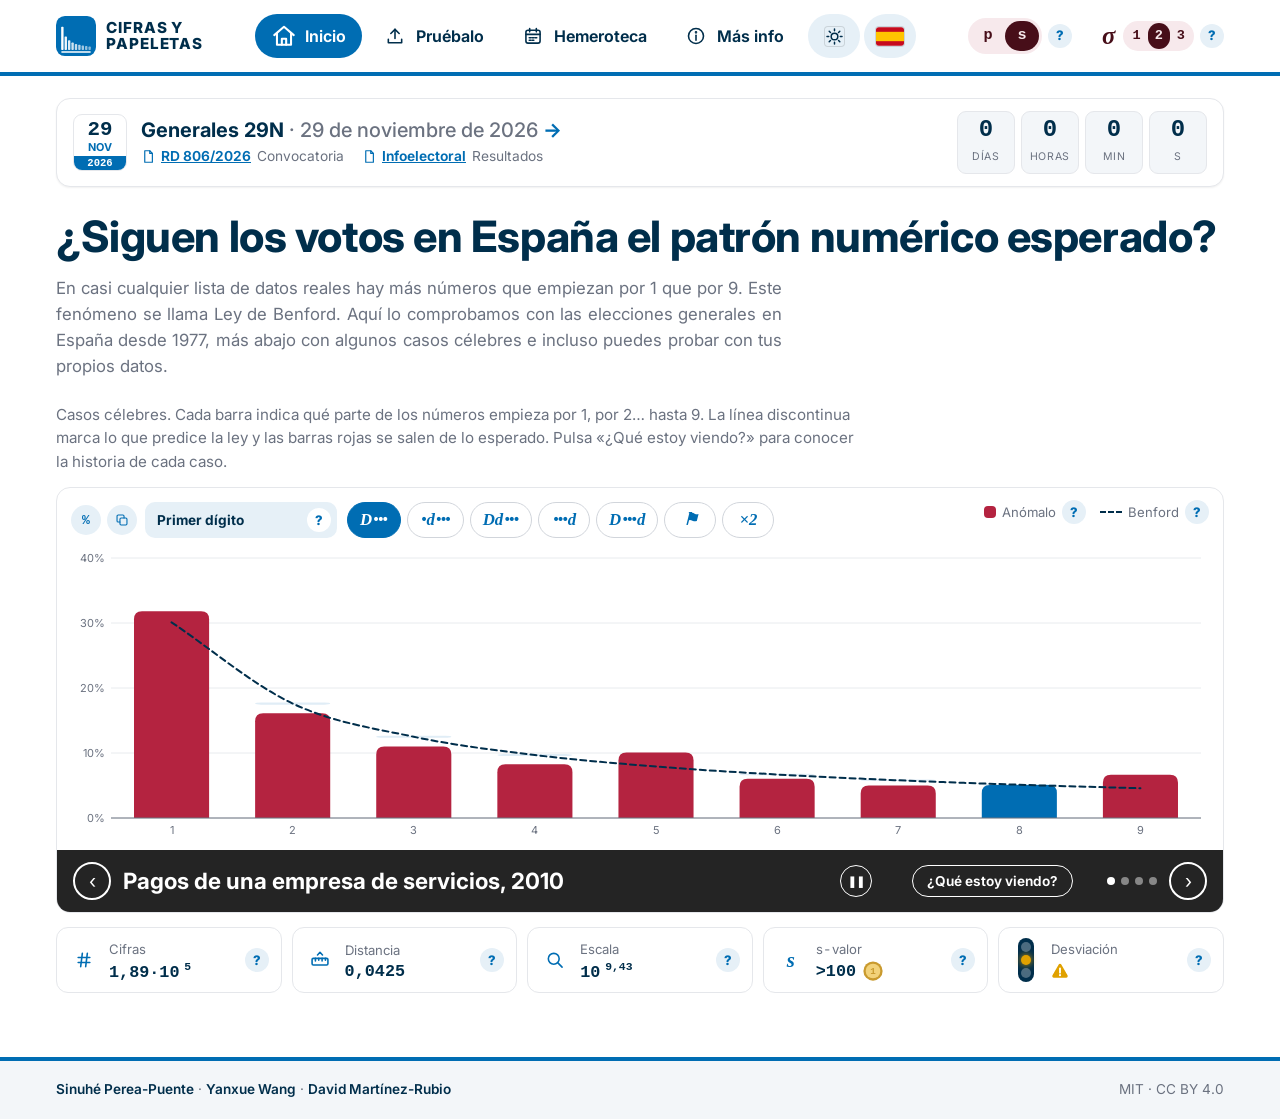
==== commit 1dd6d751: "v.0 beta-test" ====
--- a/index.html
+++ b/index.html
@@ -9,7 +9,7 @@
       name="description"
       content="¿Siguen los votos en España la Ley de Benford? Elecciones generales desde 1977, casos célebres y análisis de tus propios datos."
     />
-    <meta name="author" content="Sinuhé Perea-Puente, Yanxue Wang, André Vellwock, David Martínez-Rubio" />
+    <meta name="author" content="Sinuhé Perea-Puente, Yanxue Wang, David Martínez-Rubio" />
     <script>
       try {
         var t = localStorage.getItem("cyp-theme");
@@ -524,7 +524,6 @@
         const AUTHORS = [
           ["Sinuhé Perea-Puente", "0000-0002-5869-5701"],
           ["Yanxue Wang", "0009-0006-5523-5351"],
-          ["André Vellwock", "0000-0001-8296-2032"],
           ["David Martínez-Rubio", "0000-0002-4345-5422"],
         ];
         const REFS = [
